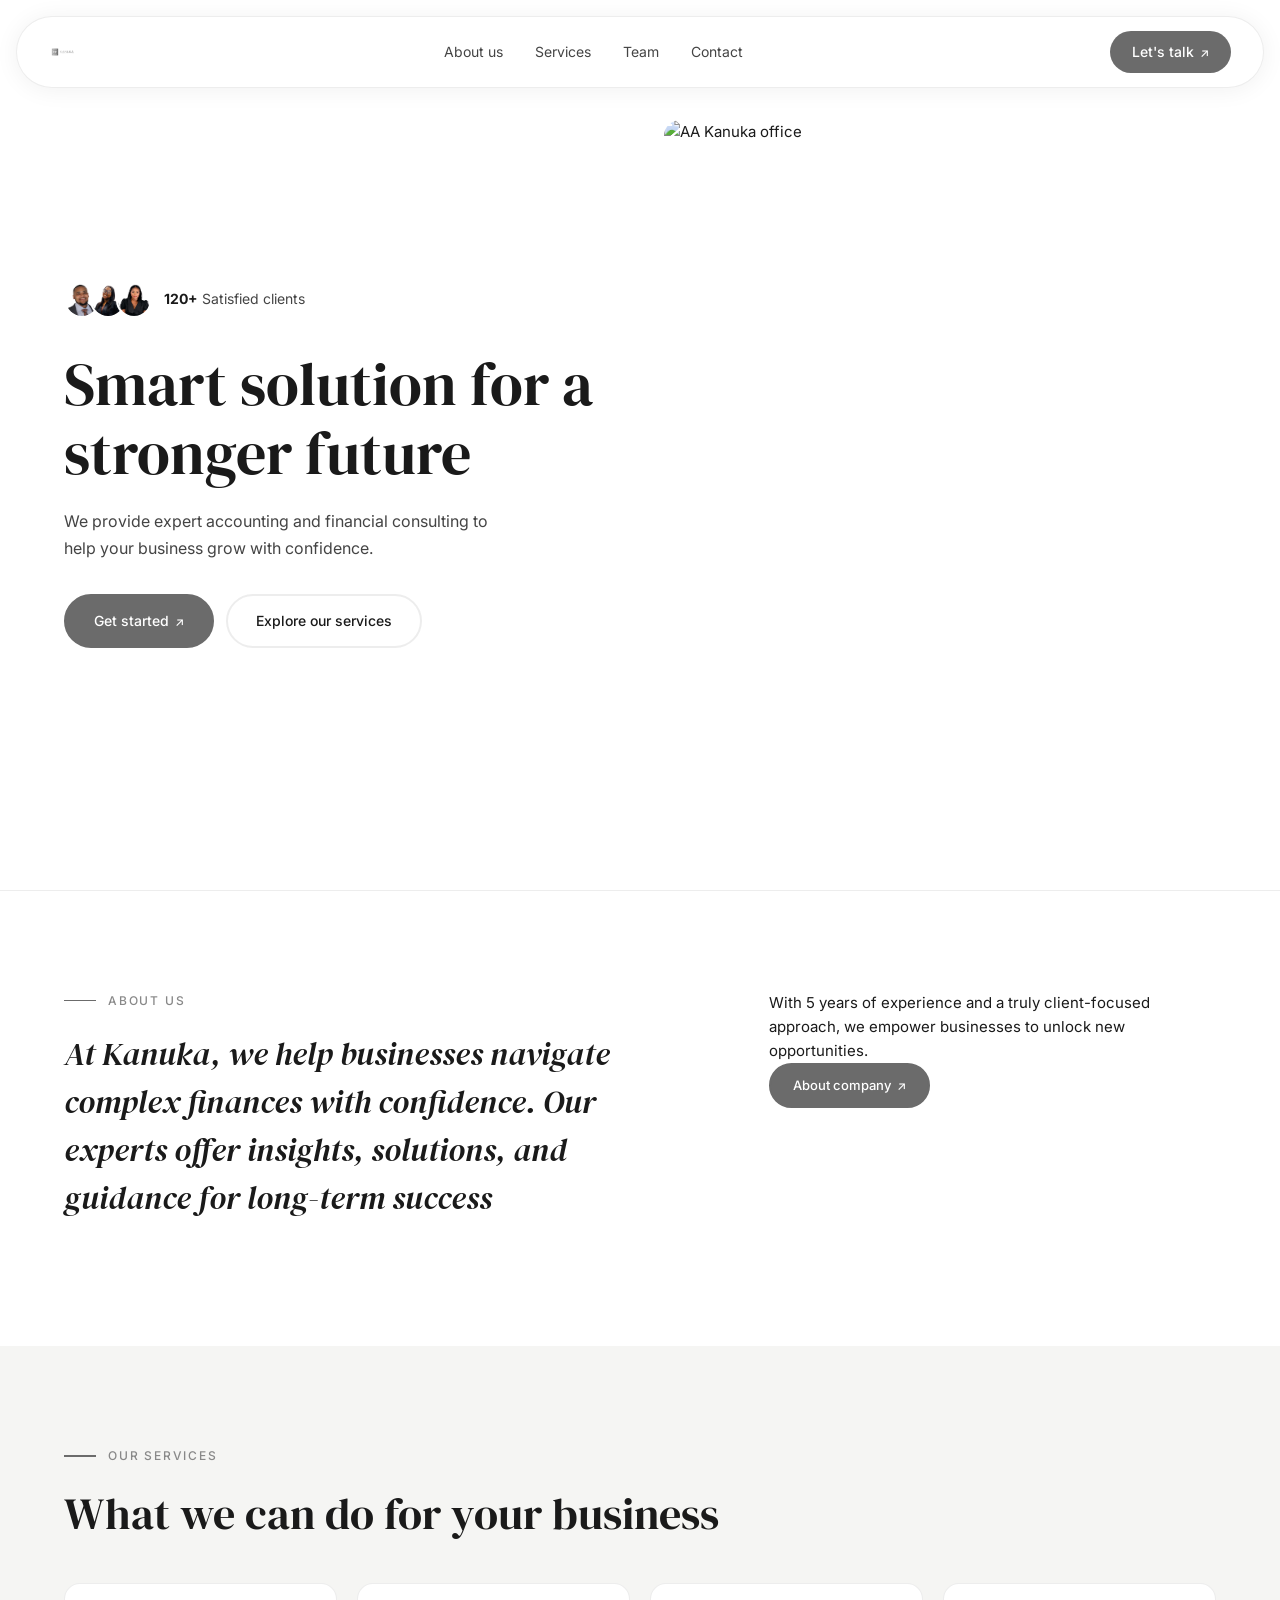
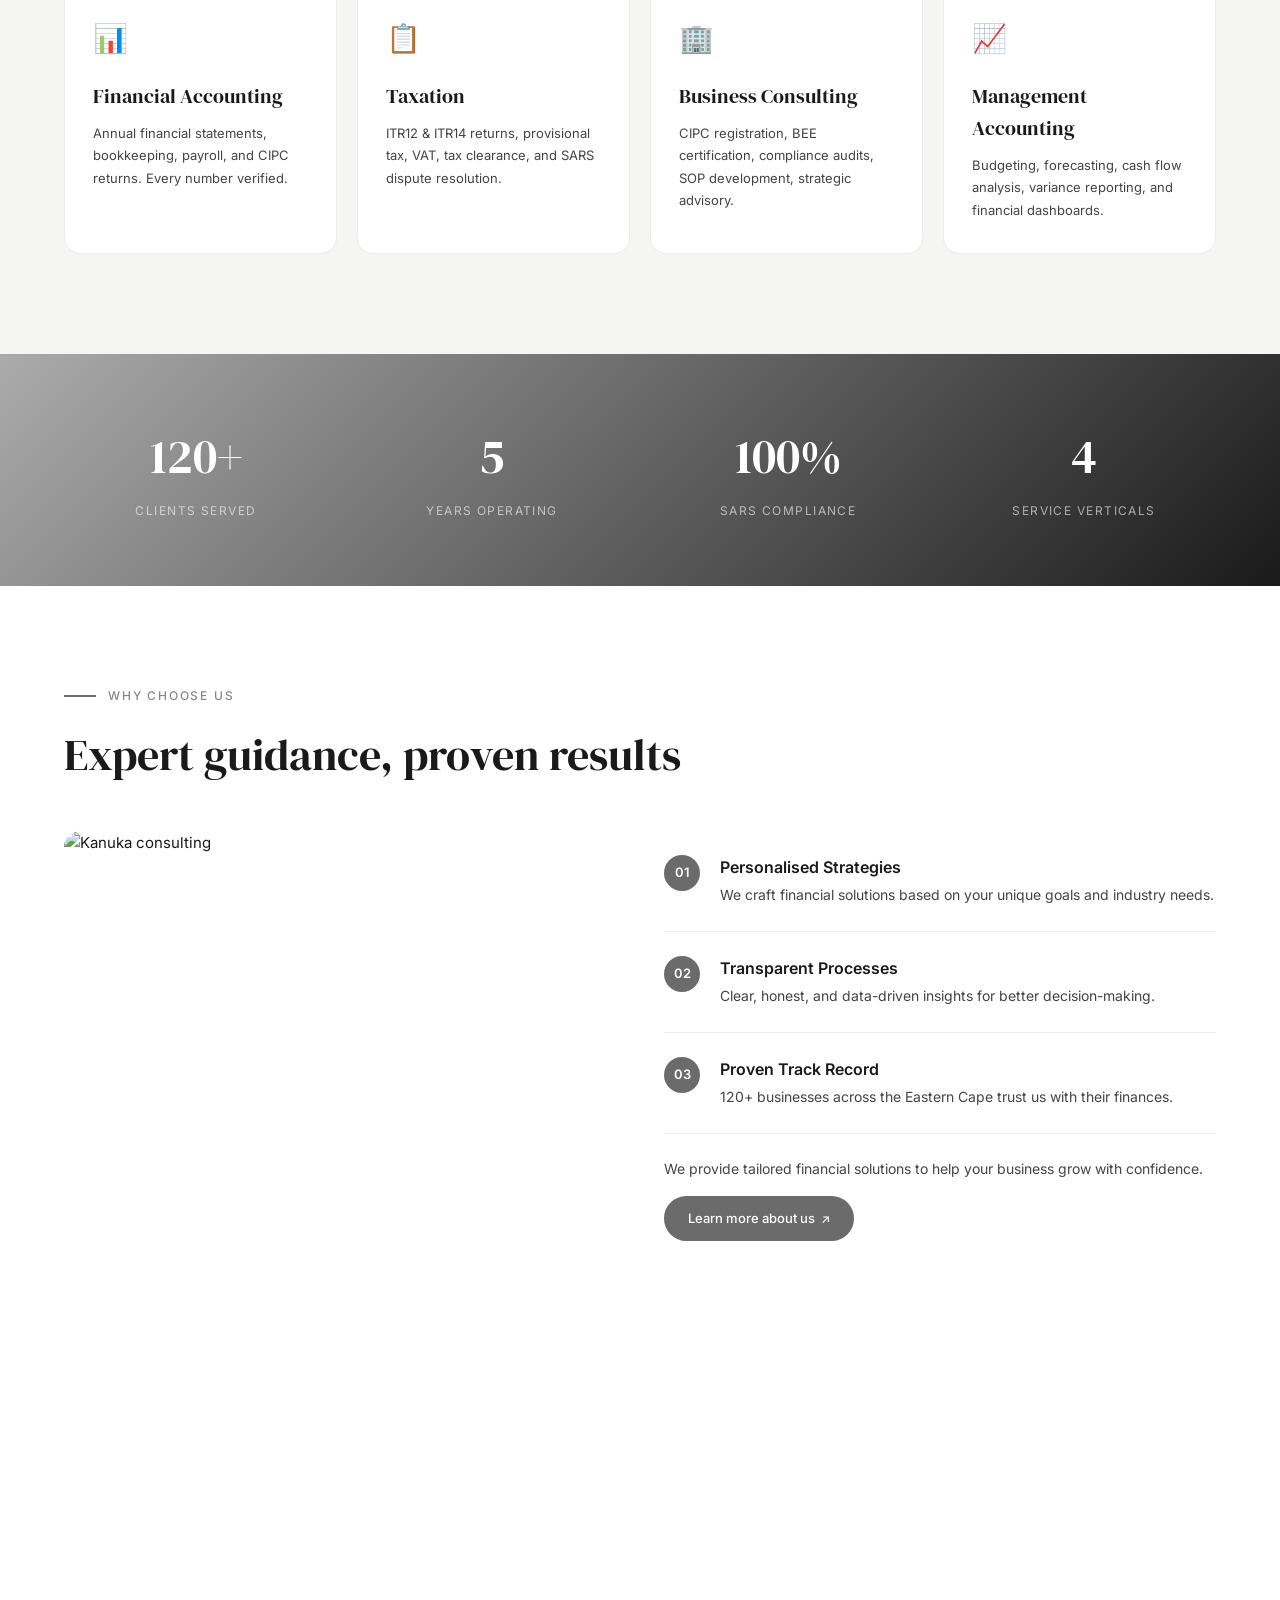
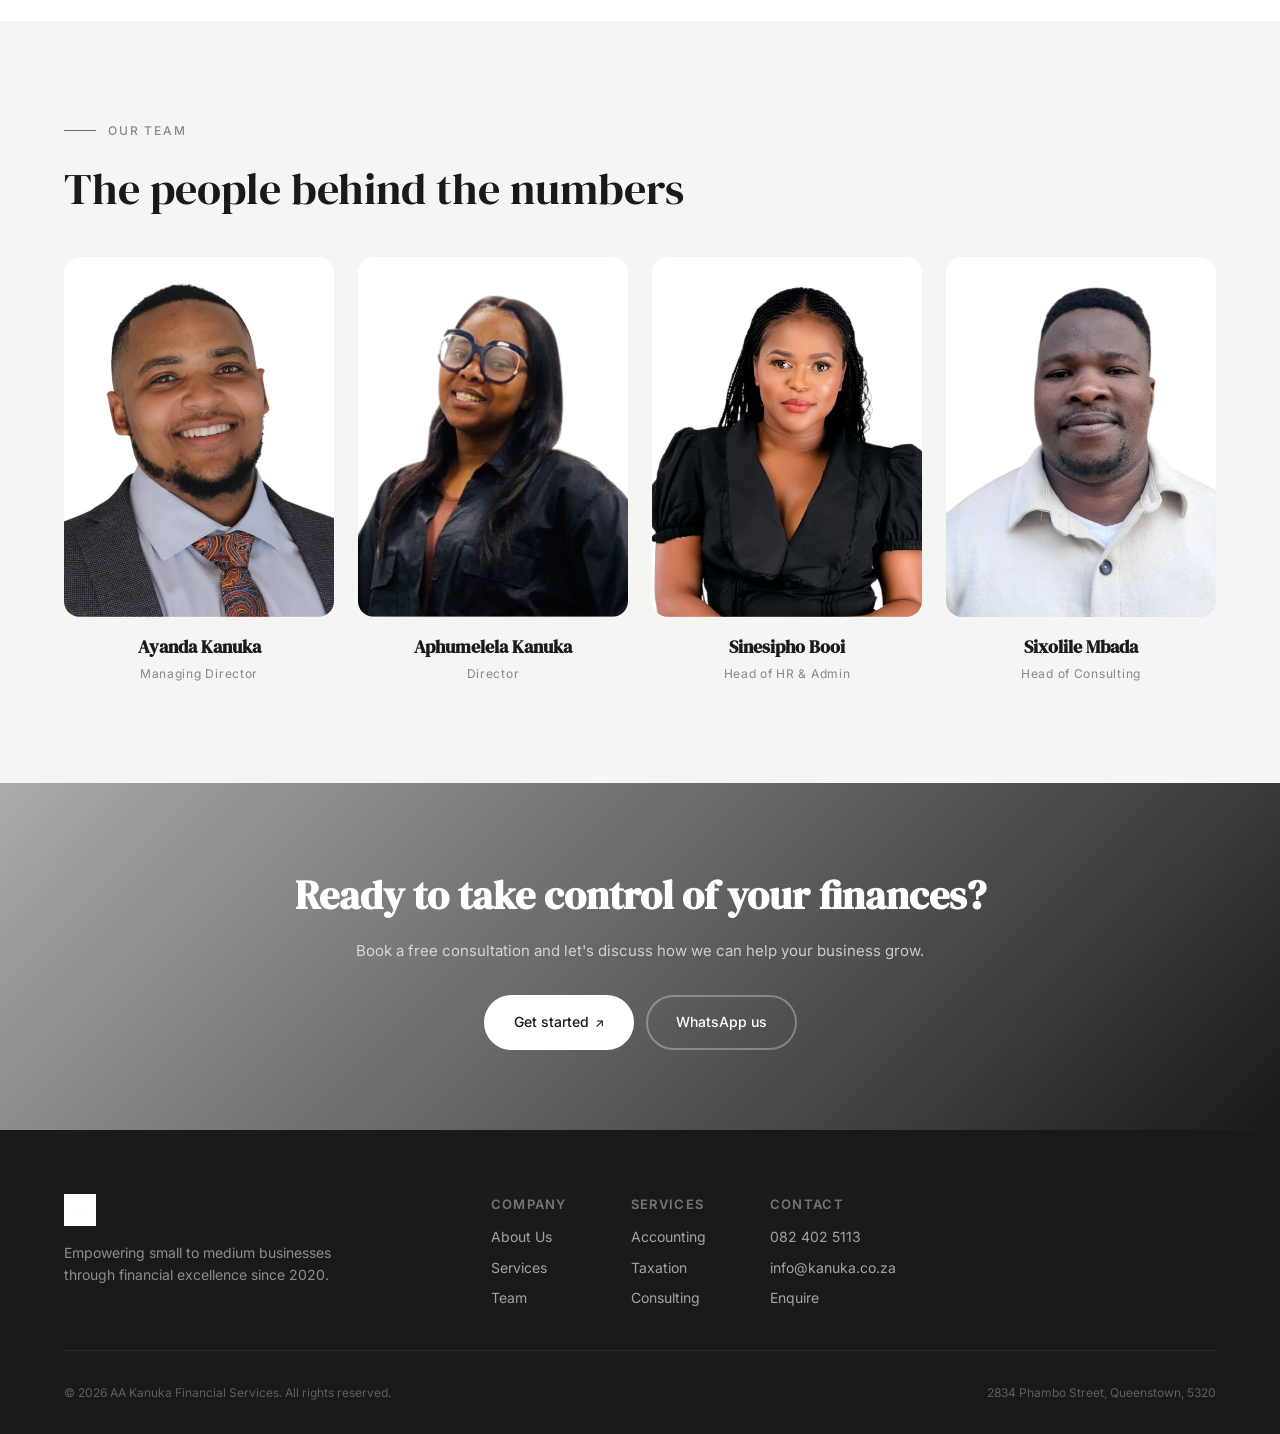
==== index.html @ da1391f6 "Update index.html" ====
<!DOCTYPE html>
<html lang="en">
<head>
<meta charset="UTF-8">
<meta name="viewport" content="width=device-width, initial-scale=1.0">
<title>AA Kanuka Financial Services — Smart Solutions for a Stronger Future</title>
<meta name="description" content="Expert accounting, taxation, and financial consulting for SMEs. Based in Queenstown, Eastern Cape. 120+ clients served.">
<link rel="preconnect" href="https://fonts.googleapis.com">
<link rel="preconnect" href="https://fonts.gstatic.com" crossorigin>
<link href="https://fonts.googleapis.com/css2?family=DM+Serif+Display:ital@0;1&family=Inter:wght@300;400;500;600&display=swap" rel="stylesheet">
<link rel="stylesheet" href="styles.css">
</head>
<body>

<!-- NAV -->
<header class="nav">
  <div class="nav-inner">
    <a href="index.html" class="nav-logo"><img src="logo-horizontal.png" alt="Kanuka Financial" class="logo-img"></a>
    <nav class="nav-links">
      <a href="about.html">About us</a>
      <a href="services.html">Services</a>
      <a href="index.html#team">Team</a>
      <a href="contact.html">Contact</a>
    </nav>
    <a href="contact.html" class="nav-cta">Let's talk <span>↗</span></a>
    <button class="nav-toggle" id="navToggle" aria-label="Menu"><span></span><span></span><span></span></button>
  </div>
</header>

<main>

  <!-- HERO -->
  <section class="hero">
    <div class="hero-inner">
      <div class="hero-text">
        <div class="hero-badge">
          <div class="avatar-stack">
            <img src="ayanda-kanuka.jpg" alt="">
            <img src="aphumelela-kanuka.jpg" alt="">
            <img src="sinesipho-booi.jpg" alt="">
          </div>
          <span><strong>120+</strong> Satisfied clients</span>
        </div>
        <h1 class="hero-title">Smart solution for a stronger future</h1>
        <p class="hero-sub">We provide expert accounting and financial consulting to help your business grow with confidence.</p>
        <div class="hero-actions">
          <a href="contact.html" class="btn btn--filled">Get started <span>↗</span></a>
          <a href="services.html" class="btn btn--outline">Explore our services</a>
        </div>
      </div>
      <div class="hero-img">
        <img src="https://images.unsplash.com/photo-1497366216548-37526070297c?w=900&q=80&fit=crop" alt="AA Kanuka office" class="hero-photo">
      </div>
    </div>
  </section>

  <!-- ABOUT PREVIEW -->
  <section class="about-preview">
    <div class="about-preview-inner">
      <div class="about-preview-left">
        <span class="dash-label">About Us</span>
        <h2 class="section-title">At Kanuka, we help businesses navigate complex finances with confidence. Our experts offer insights, solutions, and guidance for long-term success</h2>
      </div>
      <div class="about-preview-right">
        <p>With 5 years of experience and a truly client-focused approach, we empower businesses to unlock new opportunities.</p>
        <a href="about.html" class="btn btn--filled btn--sm">About company <span>↗</span></a>
      </div>
    </div>
  </section>

  <!-- SERVICES PREVIEW -->
  <section class="services-preview" id="services">
    <div class="services-preview-inner">
      <span class="dash-label">Our Services</span>
      <h2 class="section-title">What we can do for your business</h2>
      <div class="svc-grid">
        <a href="services.html" class="svc-card">
          <div class="svc-icon">📊</div>
          <h3>Financial Accounting</h3>
          <p>Annual financial statements, bookkeeping, payroll, and CIPC returns. Every number verified.</p>
          <span class="svc-arrow">↗</span>
        </a>
        <a href="services.html" class="svc-card">
          <div class="svc-icon">📋</div>
          <h3>Taxation</h3>
          <p>ITR12 & ITR14 returns, provisional tax, VAT, tax clearance, and SARS dispute resolution.</p>
          <span class="svc-arrow">↗</span>
        </a>
        <a href="services.html" class="svc-card">
          <div class="svc-icon">🏢</div>
          <h3>Business Consulting</h3>
          <p>CIPC registration, BEE certification, compliance audits, SOP development, strategic advisory.</p>
          <span class="svc-arrow">↗</span>
        </a>
        <a href="services.html" class="svc-card">
          <div class="svc-icon">📈</div>
          <h3>Management Accounting</h3>
          <p>Budgeting, forecasting, cash flow analysis, variance reporting, and financial dashboards.</p>
          <span class="svc-arrow">↗</span>
        </a>
      </div>
    </div>
  </section>

  <!-- STATS BAND -->
  <section class="stats-band">
    <div class="stats-inner">
      <div class="stat"><span class="stat-num">120+</span><span class="stat-label">Clients Served</span></div>
      <div class="stat"><span class="stat-num">5</span><span class="stat-label">Years Operating</span></div>
      <div class="stat"><span class="stat-num">100%</span><span class="stat-label">SARS Compliance</span></div>
      <div class="stat"><span class="stat-num">4</span><span class="stat-label">Service Verticals</span></div>
    </div>
  </section>

  <!-- WHY CHOOSE US -->
  <section class="why" id="why">
    <div class="why-inner">
      <div class="why-header">
        <span class="dash-label">Why Choose Us</span>
        <h2 class="section-title">Expert guidance, proven results</h2>
      </div>
      <div class="why-content">
        <div class="why-img"><img src="https://images.unsplash.com/photo-1454165804606-c3d57bc86b40?w=800&q=80&fit=crop" alt="Kanuka consulting" loading="lazy"></div>
        <div class="why-list">
          <div class="why-item">
            <span class="why-num">01</span>
            <div><h4>Personalised Strategies</h4><p>We craft financial solutions based on your unique goals and industry needs.</p></div>
          </div>
          <div class="why-item">
            <span class="why-num">02</span>
            <div><h4>Transparent Processes</h4><p>Clear, honest, and data-driven insights for better decision-making.</p></div>
          </div>
          <div class="why-item">
            <span class="why-num">03</span>
            <div><h4>Proven Track Record</h4><p>120+ businesses across the Eastern Cape trust us with their finances.</p></div>
          </div>
          <div class="why-footer">
            <p>We provide tailored financial solutions to help your business grow with confidence.</p>
            <a href="about.html" class="btn btn--filled btn--sm">Learn more about us <span>↗</span></a>
          </div>
        </div>
      </div>
    </div>
  </section>

  <!-- TEAM -->
  <section class="team" id="team">
    <div class="team-inner">
      <span class="dash-label">Our Team</span>
      <h2 class="section-title">The people behind the numbers</h2>
      <div class="team-grid">
        <div class="team-card">
          <div class="team-portrait"><img src="ayanda-kanuka.jpg" alt="Ayanda Kanuka" loading="lazy"></div>
          <h3>Ayanda Kanuka</h3>
          <p>Managing Director</p>
        </div>
        <div class="team-card">
          <div class="team-portrait"><img src="aphumelela-kanuka.jpg" alt="Aphumelela Kanuka" loading="lazy"></div>
          <h3>Aphumelela Kanuka</h3>
          <p>Director</p>
        </div>
        <div class="team-card">
          <div class="team-portrait"><img src="sinesipho-booi.jpg" alt="Sinesipho Booi" loading="lazy"></div>
          <h3>Sinesipho Booi</h3>
          <p>Head of HR & Admin</p>
        </div>
        <div class="team-card">
          <div class="team-portrait"><img src="sixolile-mbada.jpg" alt="Sixolile Mbada" loading="lazy"></div>
          <h3>Sixolile Mbada</h3>
          <p>Head of Consulting</p>
        </div>
      </div>
    </div>
  </section>

  <!-- CTA -->
  <section class="cta-band">
    <div class="cta-inner">
      <h2>Ready to take control of your finances?</h2>
      <p>Book a free consultation and let's discuss how we can help your business grow.</p>
      <div class="cta-actions">
        <a href="contact.html" class="btn btn--white">Get started <span>↗</span></a>
        <a href="https://wa.me/27824025113" class="btn btn--outline-white" target="_blank">WhatsApp us</a>
      </div>
    </div>
  </section>

</main>

<!-- FOOTER -->
<footer class="footer">
  <div class="footer-inner">
    <div class="footer-top">
      <div class="footer-brand">
        <img src="logo-white.png" alt="Kanuka Financial" class="footer-logo">
        <p>Empowering small to medium businesses through financial excellence since 2020.</p>
      </div>
      <div class="footer-links-grid">
        <div><h4>Company</h4><a href="about.html">About Us</a><a href="services.html">Services</a><a href="index.html#team">Team</a></div>
        <div><h4>Services</h4><a href="services.html">Accounting</a><a href="services.html">Taxation</a><a href="services.html">Consulting</a></div>
        <div><h4>Contact</h4><a href="tel:+27824025113">082 402 5113</a><a href="mailto:info@kanuka.co.za">info@kanuka.co.za</a><a href="contact.html">Enquire</a></div>
      </div>
    </div>
    <div class="footer-bottom">
      <p>&copy; 2026 AA Kanuka Financial Services. All rights reserved.</p>
      <p>2834 Phambo Street, Queenstown, 5320</p>
    </div>
  </div>
</footer>

<script src="https://cdnjs.cloudflare.com/ajax/libs/gsap/3.12.5/gsap.min.js"></script>
<script src="https://cdnjs.cloudflare.com/ajax/libs/gsap/3.12.5/ScrollTrigger.min.js"></script>
<script src="script.js"></script>
</body>
</html>
---- styles.css ----
:root{--bg:#FFFFFF;--bg-alt:#F5F5F3;--dark:#1A1A1A;--accent:#6B6B6B;--accent-hover:#4A4A4A;--border:rgba(26,26,26,.08);--text:#444;--text-dim:#888;--font-display:'DM Serif Display',serif;--font-body:'Inter',sans-serif;--ease:cubic-bezier(.16,1,.3,1);--radius:100px}
*,*::before,*::after{box-sizing:border-box;margin:0;padding:0}body{background:var(--bg);color:var(--dark);font-family:var(--font-body);font-size:15px;font-weight:400;line-height:1.6;-webkit-font-smoothing:antialiased;overflow-x:hidden}a{color:inherit;text-decoration:none}img{max-width:100%;display:block}button{font:inherit;cursor:pointer;background:none;border:none;color:inherit}

/* NAV */
.nav{position:fixed;top:16px;left:50%;transform:translateX(-50%);z-index:200;width:calc(100% - 32px);max-width:1300px;background:var(--bg);border-radius:var(--radius);padding:14px 32px;box-shadow:0 2px 24px rgba(0,0,0,.06);border:1px solid var(--border)}
.nav-inner{display:flex;align-items:center;justify-content:space-between}.logo-img{height:28px;width:auto}
.nav-links{display:flex;gap:32px}.nav-links a{font-size:14px;color:var(--text);transition:color .2s}.nav-links a:hover,.nav-links a.is-active{color:var(--dark);font-weight:500}
.nav-cta{display:inline-flex;align-items:center;gap:6px;padding:10px 22px;background:var(--accent);color:#fff;font-size:14px;font-weight:500;border-radius:var(--radius);transition:background .25s}.nav-cta:hover{background:var(--accent-hover)}.nav-cta span{font-size:12px}
.nav-toggle{display:none;flex-direction:column;gap:5px;width:22px}.nav-toggle span{height:2px;background:var(--dark);display:block;border-radius:2px}

/* BUTTONS */
.btn{display:inline-flex;align-items:center;gap:6px;padding:14px 28px;font-size:14px;font-weight:500;border-radius:var(--radius);transition:all .25s;cursor:pointer}
.btn span{font-size:12px}
.btn--filled{background:var(--accent);color:#fff;border:2px solid var(--accent)}.btn--filled:hover{background:var(--accent-hover);border-color:var(--accent-hover)}
.btn--outline{background:transparent;color:var(--dark);border:2px solid var(--border)}.btn--outline:hover{border-color:var(--dark)}
.btn--white{background:#fff;color:var(--dark);border:2px solid #fff}.btn--white:hover{background:transparent;color:#fff}
.btn--outline-white{background:transparent;color:#fff;border:2px solid rgba(255,255,255,.3)}.btn--outline-white:hover{border-color:#fff}
.btn--whatsapp{background:#25D366;color:#fff;border:none;gap:10px;font-weight:500}.btn--whatsapp:hover{filter:brightness(1.1)}
.btn--sm{padding:10px 22px;font-size:13px}
.btn--full{width:100%;justify-content:center}

/* LABELS */
.dash-label{display:flex;align-items:center;gap:12px;font-size:12px;font-weight:500;letter-spacing:.15em;text-transform:uppercase;color:var(--text-dim);margin-bottom:20px}
.dash-label::before{content:'';width:32px;height:1.5px;background:var(--accent);display:block}
.section-title{font-family:var(--font-display);font-weight:400;font-size:clamp(28px,3.5vw,44px);line-height:1.3;margin-bottom:24px}

/* HERO */
.hero{padding:120px 64px 80px;overflow:hidden}
.hero-inner{max-width:1300px;margin:0 auto;display:grid;grid-template-columns:1fr 1fr;gap:48px;align-items:center}
.hero-badge{display:flex;align-items:center;gap:12px;margin-bottom:32px}
.avatar-stack{display:flex}.avatar-stack img{width:36px;height:36px;border-radius:50%;object-fit:cover;border:2px solid #fff;margin-left:-10px}.avatar-stack img:first-child{margin-left:0}
.hero-badge span{font-size:14px;color:var(--text)}.hero-badge strong{color:var(--dark)}
.hero-title{font-family:var(--font-display);font-weight:400;font-size:clamp(36px,5vw,60px);line-height:1.15;margin-bottom:20px}
.hero-sub{font-size:16px;color:var(--text);line-height:1.7;max-width:440px;margin-bottom:32px}
.hero-actions{display:flex;gap:12px;flex-wrap:wrap}
.hero-img{position:relative;border-radius:16px;overflow:hidden;aspect-ratio:4/5}
.hero-photo{width:100%;height:100%;object-fit:cover}

/* ABOUT PREVIEW */
.about-preview{padding:100px 64px;border-top:1px solid var(--border)}.about-preview-inner{max-width:1300px;margin:0 auto;display:grid;grid-template-columns:1.4fr 1fr;gap:80px;align-items:start}
.about-preview-left .section-title{font-size:clamp(22px,2.5vw,32px);line-height:1.5;font-style:italic}

/* SERVICE CARDS */
.services-preview{padding:100px 64px;background:var(--bg-alt)}.services-preview-inner{max-width:1300px;margin:0 auto}
.svc-grid{display:grid;grid-template-columns:repeat(4,1fr);gap:20px;margin-top:40px}
.svc-card{display:flex;flex-direction:column;padding:32px 28px;background:var(--bg);border-radius:16px;border:1px solid var(--border);transition:border-color .25s,box-shadow .25s;text-decoration:none;color:inherit;position:relative}
.svc-card:hover{border-color:var(--accent);box-shadow:0 8px 32px rgba(45,122,122,.08)}
.svc-icon{font-size:28px;margin-bottom:20px}.svc-card h3{font-family:var(--font-display);font-size:20px;font-weight:400;margin-bottom:10px}.svc-card p{font-size:13px;color:var(--text);line-height:1.7;flex:1}
.svc-arrow{position:absolute;top:28px;right:28px;font-size:16px;color:var(--accent);opacity:0;transition:opacity .25s}.svc-card:hover .svc-arrow{opacity:1}

/* STATS */
.stats-band{padding:64px;background:linear-gradient(135deg,#ABABAB,var(--dark))}
.stats-inner{max-width:1300px;margin:0 auto;display:grid;grid-template-columns:repeat(4,1fr);gap:32px;text-align:center;color:#fff}
.stat-num{font-family:var(--font-display);font-size:clamp(32px,4vw,48px);display:block;margin-bottom:4px}
.stat-label{font-size:12px;letter-spacing:.12em;text-transform:uppercase;color:rgba(255,255,255,.6)}

/* WHY */
.why{padding:100px 64px}.why-inner{max-width:1300px;margin:0 auto}.why-header{margin-bottom:48px}
.why-content{display:grid;grid-template-columns:1fr 1fr;gap:48px;align-items:start}
.why-img{border-radius:16px;overflow:hidden;aspect-ratio:4/5}.why-img img{width:100%;height:100%;object-fit:cover}
.why-item{display:flex;gap:20px;padding:24px 0;border-bottom:1px solid var(--border)}
.why-num{width:36px;height:36px;border-radius:50%;background:var(--accent);color:#fff;display:flex;align-items:center;justify-content:center;font-size:13px;font-weight:600;flex-shrink:0}
.why-item h4{font-size:16px;font-weight:600;margin-bottom:4px}.why-item p{font-size:14px;color:var(--text);line-height:1.6}
.why-footer{padding-top:24px}.why-footer p{font-size:14px;color:var(--text);margin-bottom:16px}

/* TEAM */
.team{padding:100px 64px;background:var(--bg-alt)}.team-inner{max-width:1300px;margin:0 auto}
.team-grid{display:grid;grid-template-columns:repeat(4,1fr);gap:24px;margin-top:40px}
.team-card{text-align:center}.team-portrait{overflow:hidden;aspect-ratio:3/4;border-radius:16px;margin-bottom:16px}
.team-portrait img{width:100%;height:100%;object-fit:cover;transition:transform .5s var(--ease)}.team-card:hover .team-portrait img{transform:scale(1.04)}
.team-card h3{font-family:var(--font-display);font-size:18px;margin-bottom:2px}.team-card p{font-size:12px;color:var(--text-dim);letter-spacing:.06em}

/* CTA BAND */
.cta-band{padding:80px 64px;background:linear-gradient(135deg,#ABABAB,var(--dark));text-align:center;color:#fff}
.cta-inner{max-width:700px;margin:0 auto}.cta-inner h2{font-family:var(--font-display);font-size:clamp(28px,3.5vw,40px);margin-bottom:12px}.cta-inner p{font-size:15px;color:rgba(255,255,255,.7);margin-bottom:32px}
.cta-actions{display:flex;gap:12px;justify-content:center}

/* FOOTER */
.footer{background:var(--dark);color:#fff;padding:0}.footer-inner{max-width:1300px;margin:0 auto;padding:64px 64px 32px}
.footer-top{display:grid;grid-template-columns:1fr 2fr;gap:64px;padding-bottom:40px;border-bottom:1px solid rgba(255,255,255,.08);margin-bottom:32px}
.footer-logo{height:32px;margin-bottom:16px}.footer-brand p{font-size:14px;color:rgba(255,255,255,.5);line-height:1.6;max-width:280px}
.footer-links-grid{display:flex;gap:64px}.footer-links-grid div{display:flex;flex-direction:column;gap:8px}
.footer-links-grid h4{font-size:13px;font-weight:600;margin-bottom:4px;color:rgba(255,255,255,.4);text-transform:uppercase;letter-spacing:.1em}
.footer-links-grid a{font-size:14px;color:rgba(255,255,255,.6);transition:color .2s}.footer-links-grid a:hover{color:#fff}
.footer-bottom{display:flex;justify-content:space-between;font-size:12px;color:rgba(255,255,255,.3)}

/* PAGE HERO */
.page-hero{padding:140px 64px 80px;border-bottom:1px solid var(--border)}
.page-hero-inner{max-width:900px}.page-hero-title{font-family:var(--font-display);font-size:clamp(32px,5vw,56px);line-height:1.2;margin-bottom:16px}
.page-hero-sub{font-size:16px;color:var(--text);max-width:500px}

/* ABOUT FULL */
.about-full{padding:80px 64px}.about-full-inner{max-width:1300px;margin:0 auto;display:grid;grid-template-columns:1fr 1.2fr;gap:64px;align-items:center}
.about-full-img{border-radius:16px;overflow:hidden;aspect-ratio:4/5}.about-full-img img{width:100%;height:100%;object-fit:cover}
.about-full-text h2{font-family:var(--font-display);font-size:28px;margin-bottom:20px}.about-full-text p{font-size:15px;color:var(--text);line-height:1.85;margin-bottom:16px}

/* VALUES */
.values{padding:80px 64px;background:var(--bg-alt)}.values-inner{max-width:1300px;margin:0 auto}
.values-grid{display:grid;grid-template-columns:repeat(3,1fr);gap:24px;margin-top:32px}
.value-card{padding:40px 32px;background:var(--bg);border-radius:16px;border:1px solid var(--border)}
.value-num{font-size:12px;color:var(--accent);font-weight:600;letter-spacing:.1em;margin-bottom:16px;display:block}
.value-card h3{font-family:var(--font-display);font-size:22px;margin-bottom:10px}.value-card p{font-size:14px;color:var(--text);line-height:1.7}

/* SERVICES FULL */
.services-full{padding:80px 64px}.services-full-inner{max-width:1100px;margin:0 auto}
.sf-card{display:grid;grid-template-columns:1fr 1.5fr;gap:48px;padding:48px 0;border-bottom:1px solid var(--border)}
.sf-num{font-size:14px;font-weight:600;color:var(--accent);display:block;margin-bottom:12px}
.sf-card h2{font-family:var(--font-display);font-size:24px}.sf-right p{font-size:15px;color:var(--text);line-height:1.8;margin-bottom:20px}
.sf-list{list-style:none;display:flex;flex-direction:column;gap:8px}.sf-list li{font-size:14px;color:var(--text);padding-left:20px;position:relative}
.sf-list li::before{content:'✓';position:absolute;left:0;color:var(--accent);font-weight:600}

/* CONTACT PAGE */
.contact-page{padding:80px 64px}.contact-page-inner{max-width:1100px;margin:0 auto;display:grid;grid-template-columns:1fr 1.5fr;gap:64px}
.ci-item{margin-bottom:28px}.ci-item h4{font-size:12px;font-weight:600;letter-spacing:.12em;text-transform:uppercase;color:var(--text-dim);margin-bottom:8px}
.ci-item p{font-size:15px;color:var(--dark);line-height:1.7}.ci-item a:hover{color:var(--accent)}
.contact-form{display:flex;flex-direction:column;gap:14px}
.form-row{display:grid;grid-template-columns:1fr 1fr;gap:14px}
input,select,textarea{width:100%;padding:16px 20px;font-family:var(--font-body);font-size:14px;border:1px solid var(--border);background:var(--bg);color:var(--dark);outline:none;border-radius:12px;transition:border-color .25s;appearance:none}
input::placeholder,textarea::placeholder{color:var(--text-dim)}input:focus,select:focus,textarea:focus{border-color:var(--accent)}
textarea{resize:none}.form-note{font-size:12px;color:var(--text-dim)}

/* RESPONSIVE */
@media(max-width:1000px){.hero-inner,.about-preview-inner,.why-content,.about-full-inner,.contact-page-inner{grid-template-columns:1fr;gap:40px}.svc-grid{grid-template-columns:repeat(2,1fr)}.stats-inner{grid-template-columns:repeat(2,1fr)}.team-grid{grid-template-columns:repeat(2,1fr)}.footer-top{grid-template-columns:1fr}.sf-card{grid-template-columns:1fr}.values-grid{grid-template-columns:1fr}}
@media(max-width:700px){.nav{top:8px;width:calc(100% - 16px);padding:12px 20px}.nav-links,.nav-cta{display:none}.nav-toggle{display:flex}.hero,.about-preview,.services-preview,.why,.team,.cta-band,.page-hero,.about-full,.values,.services-full,.contact-page{padding-left:24px!important;padding-right:24px!important}.hero{padding-top:100px}.svc-grid{grid-template-columns:1fr}.stats-inner{grid-template-columns:1fr}.form-row{grid-template-columns:1fr}.hero-img{aspect-ratio:16/10}.footer-inner{padding:48px 24px 24px}.footer-links-grid{flex-direction:column;gap:24px}}
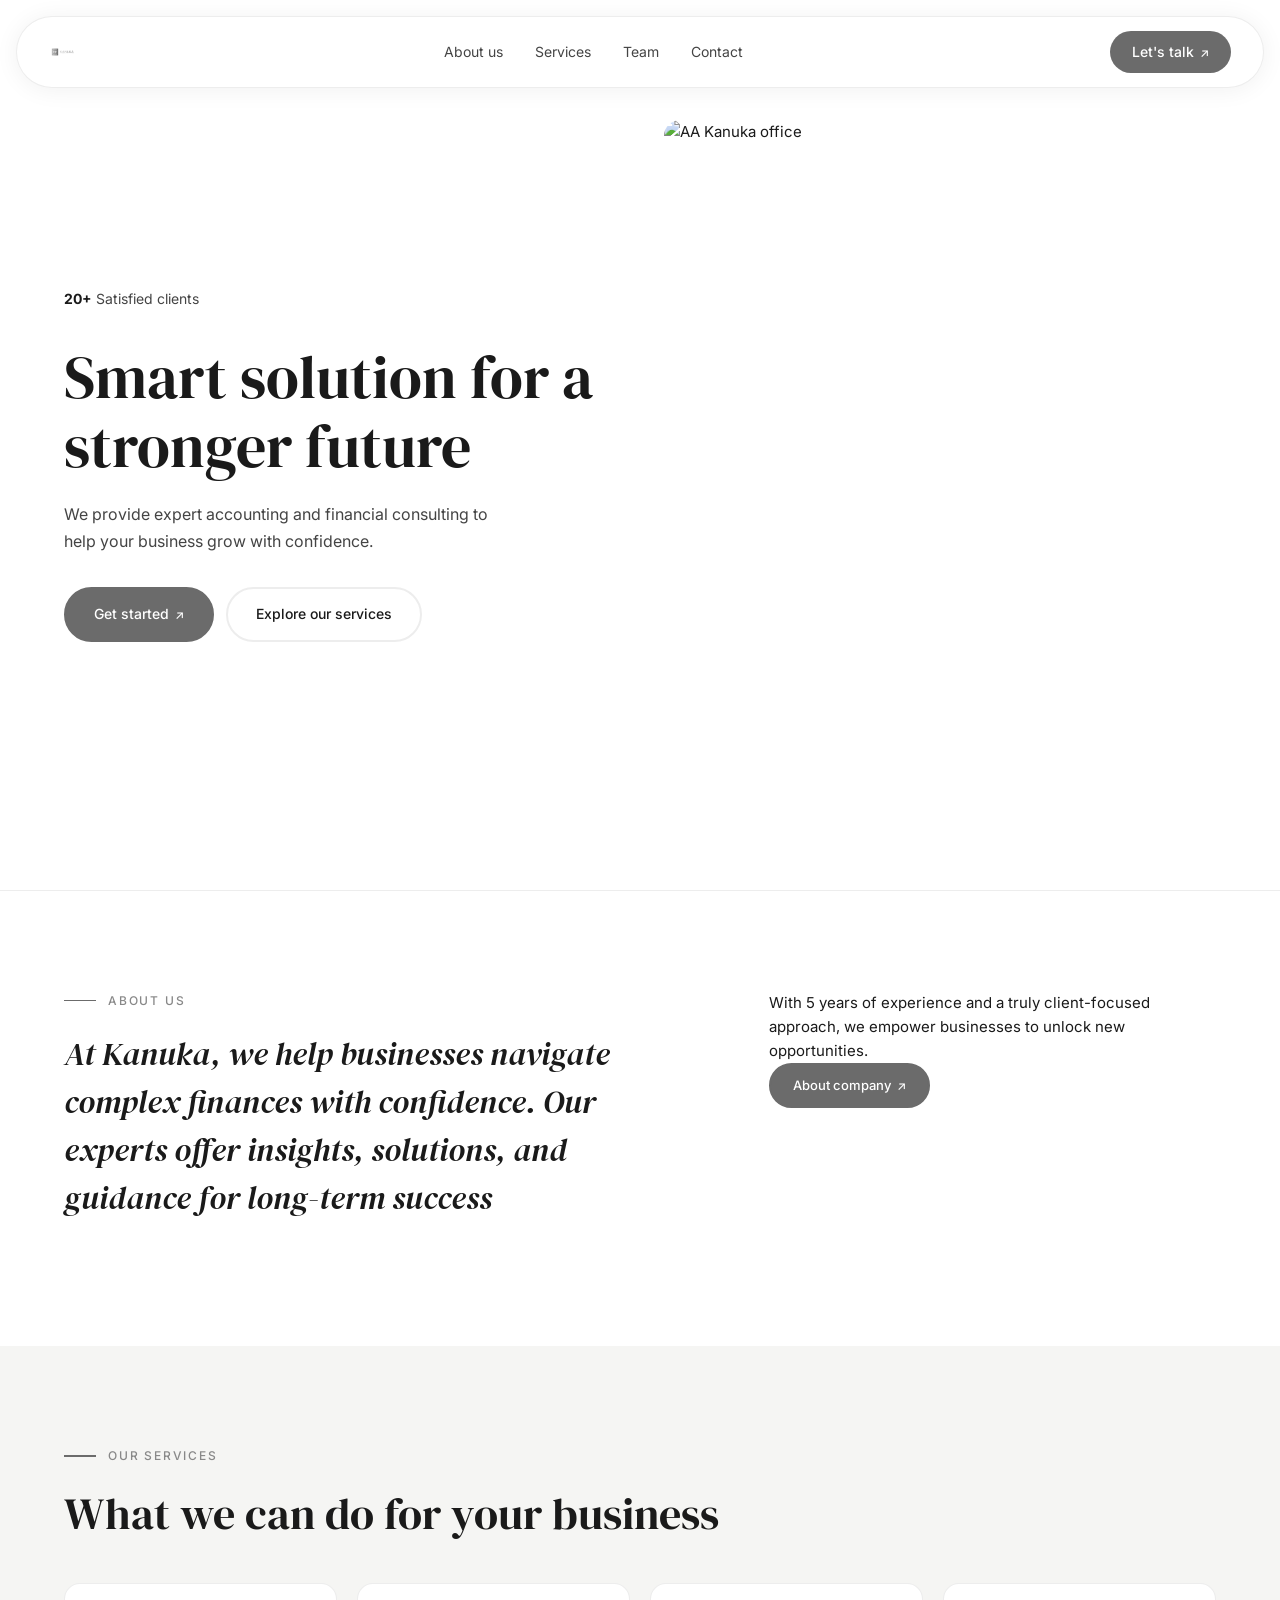
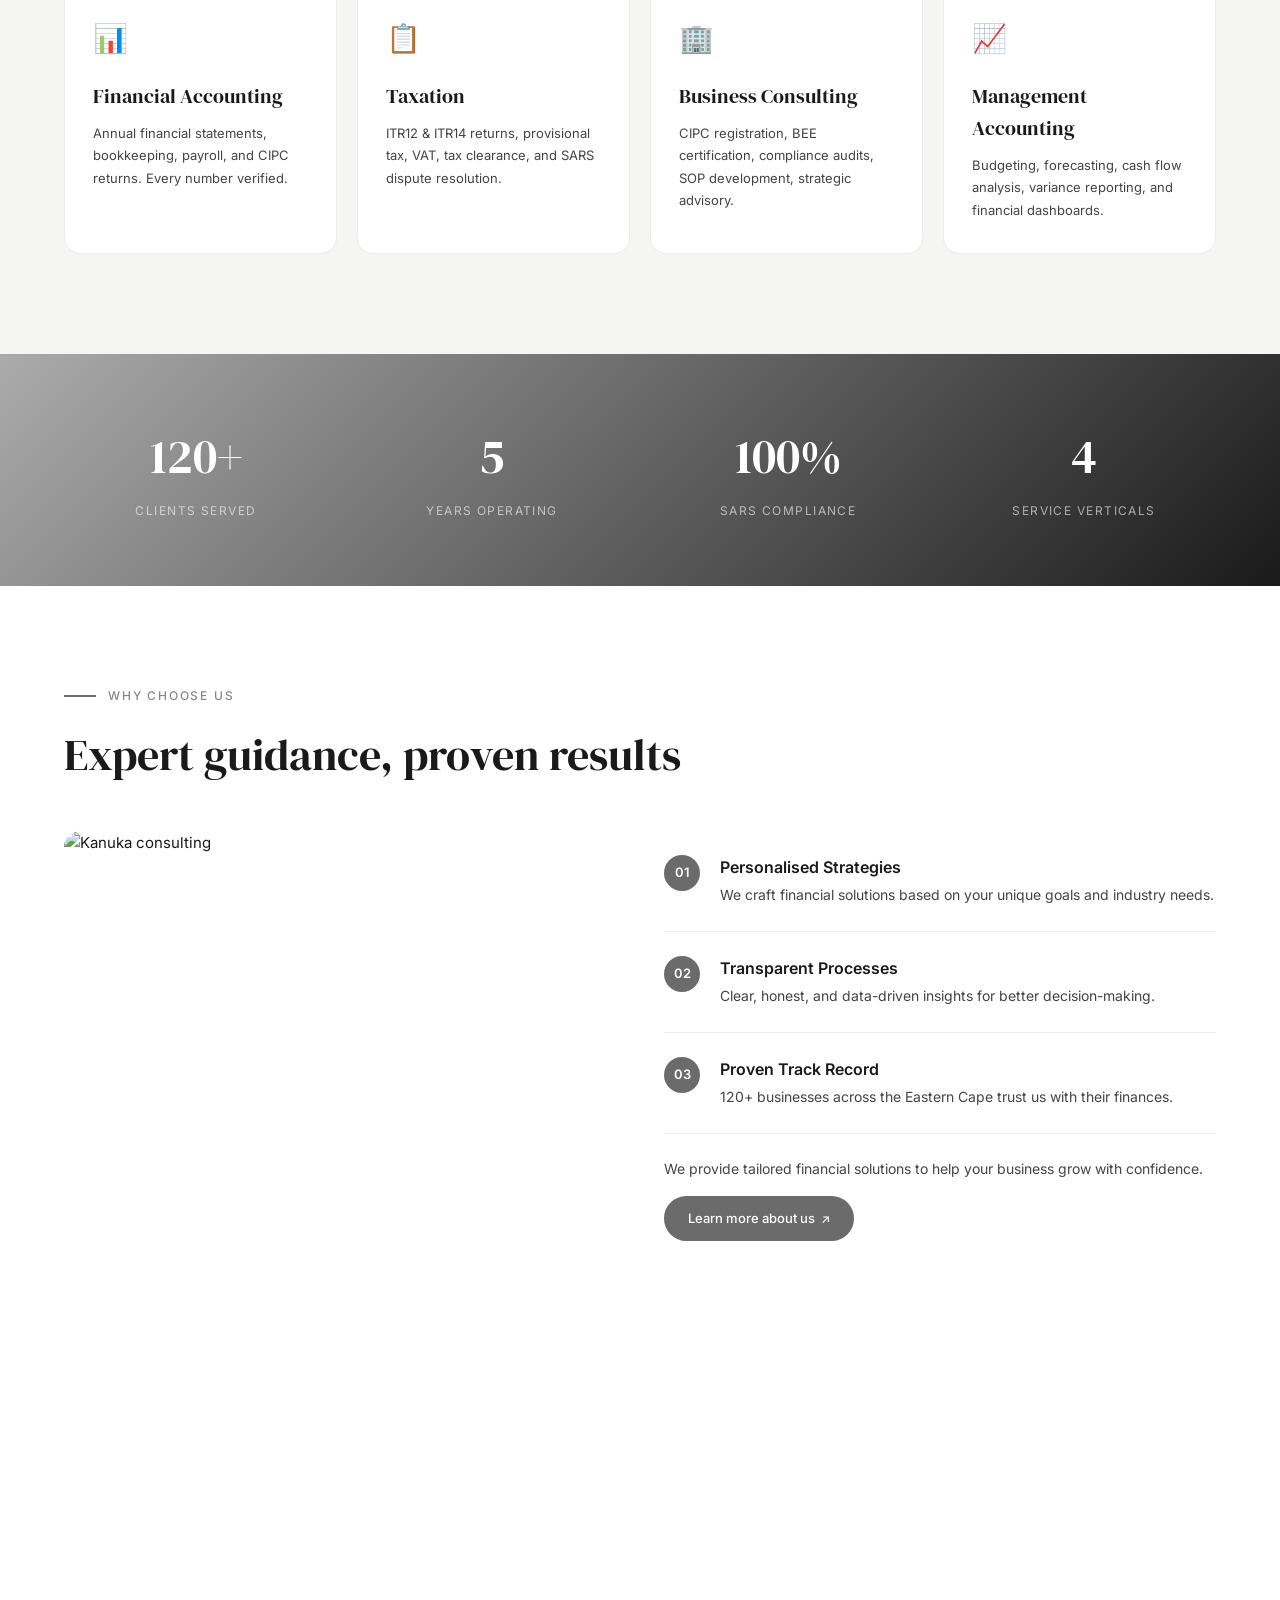
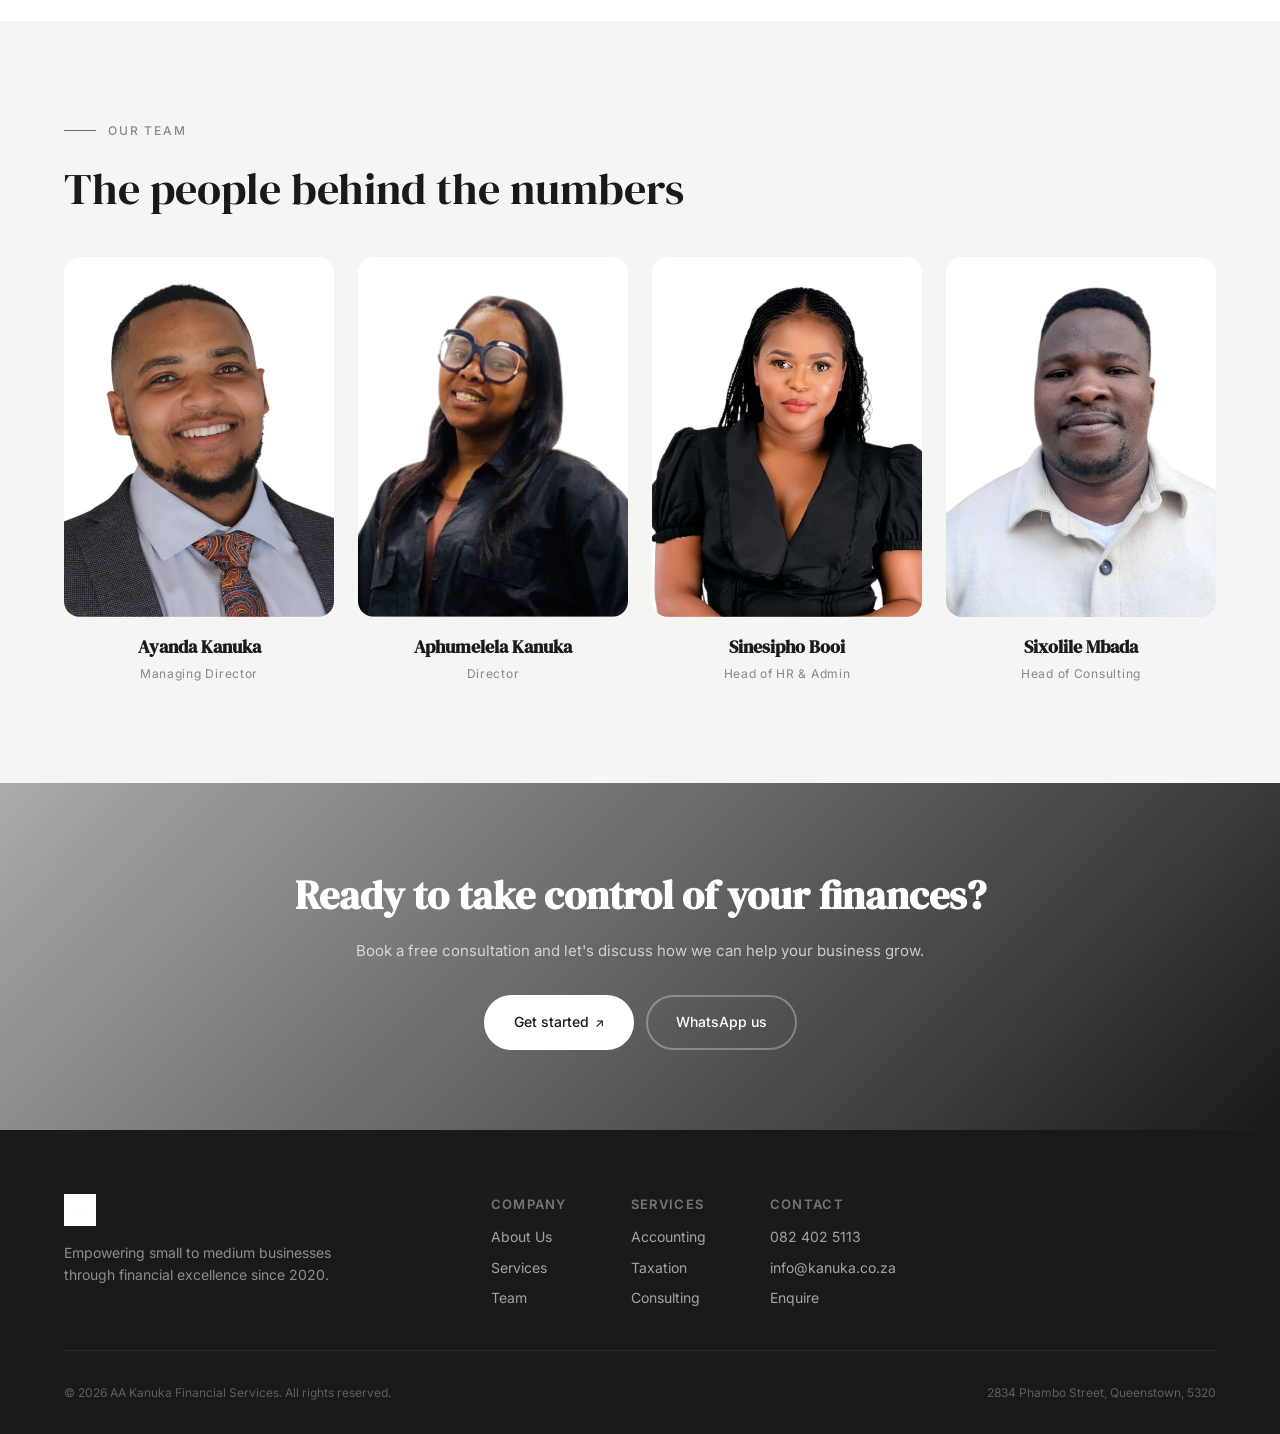
==== commit 95456b7c: "Update index.html" ====
--- a/index.html
+++ b/index.html
@@ -34,12 +34,7 @@
     <div class="hero-inner">
       <div class="hero-text">
         <div class="hero-badge">
-          <div class="avatar-stack">
-            <img src="ayanda-kanuka.jpg" alt="">
-            <img src="aphumelela-kanuka.jpg" alt="">
-            <img src="sinesipho-booi.jpg" alt="">
-          </div>
-          <span><strong>120+</strong> Satisfied clients</span>
+          <span><strong>20+</strong> Satisfied clients</span>
         </div>
         <h1 class="hero-title">Smart solution for a stronger future</h1>
         <p class="hero-sub">We provide expert accounting and financial consulting to help your business grow with confidence.</p>
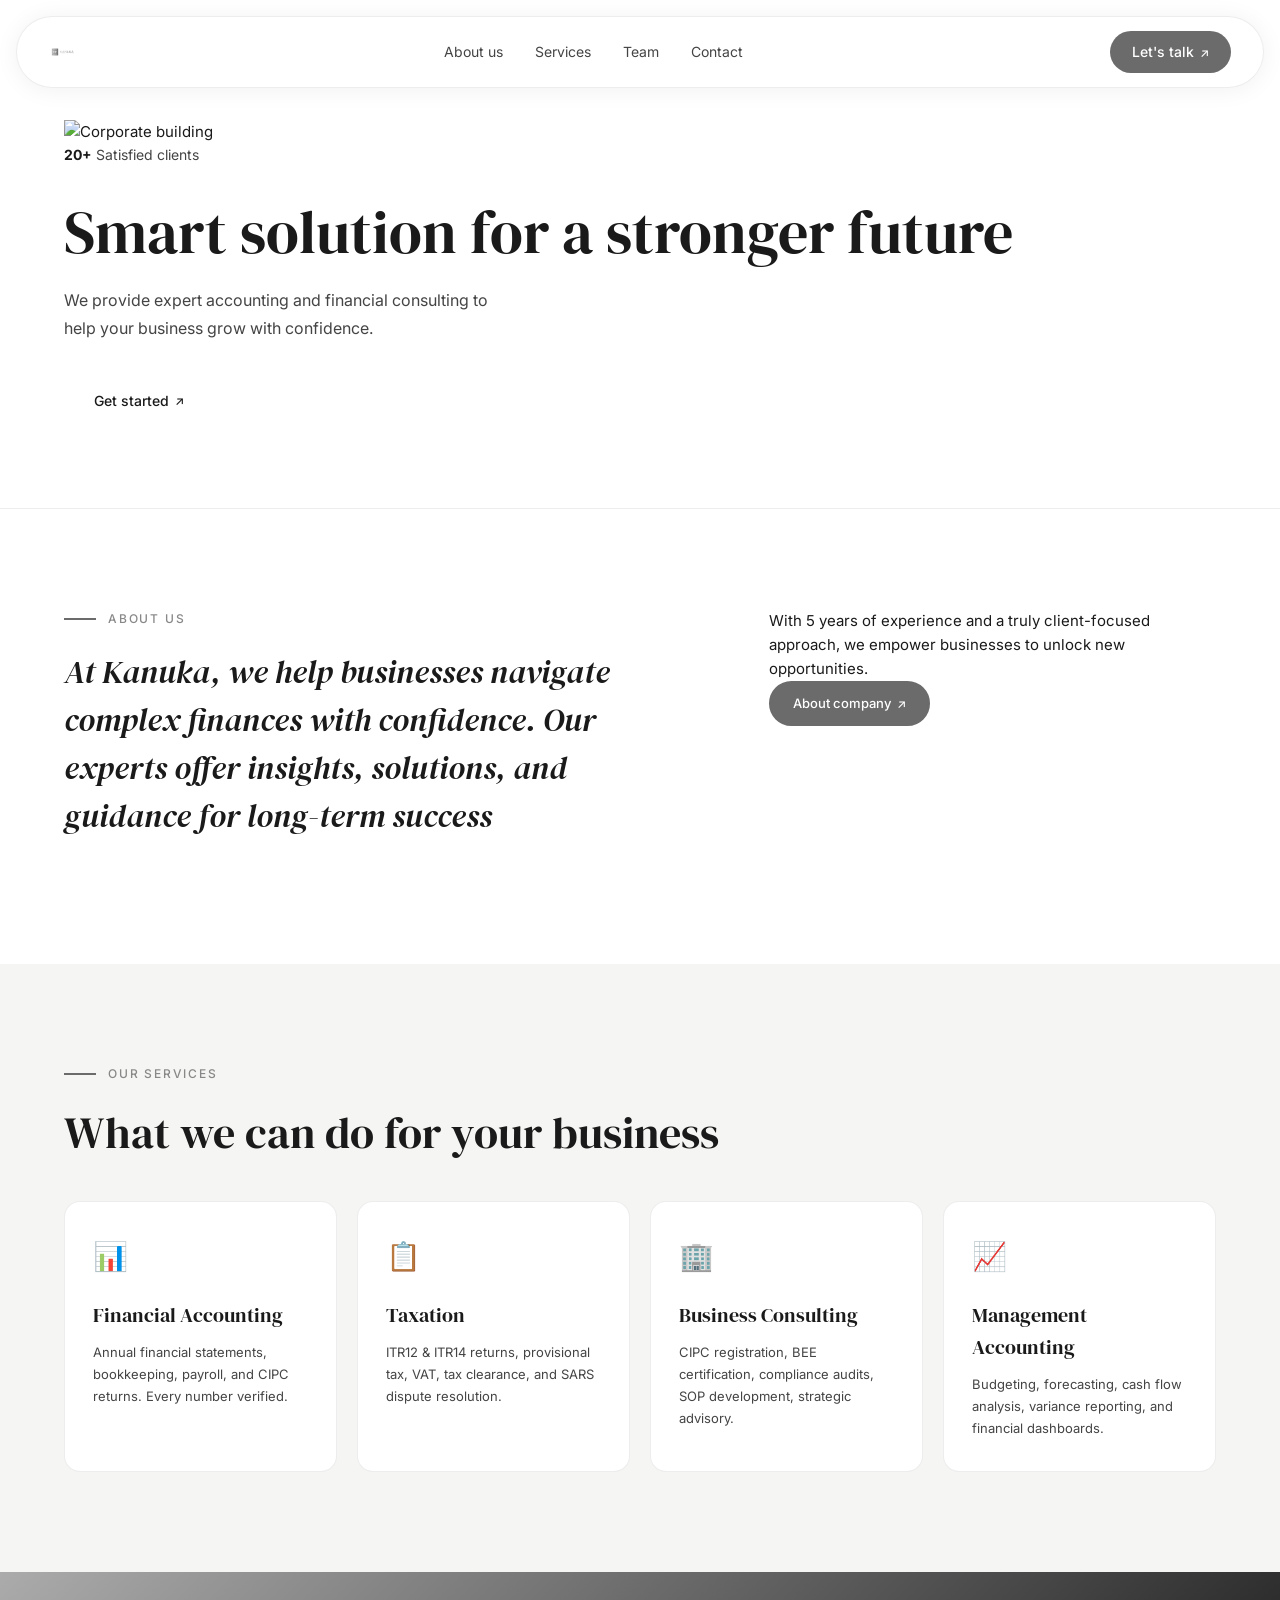
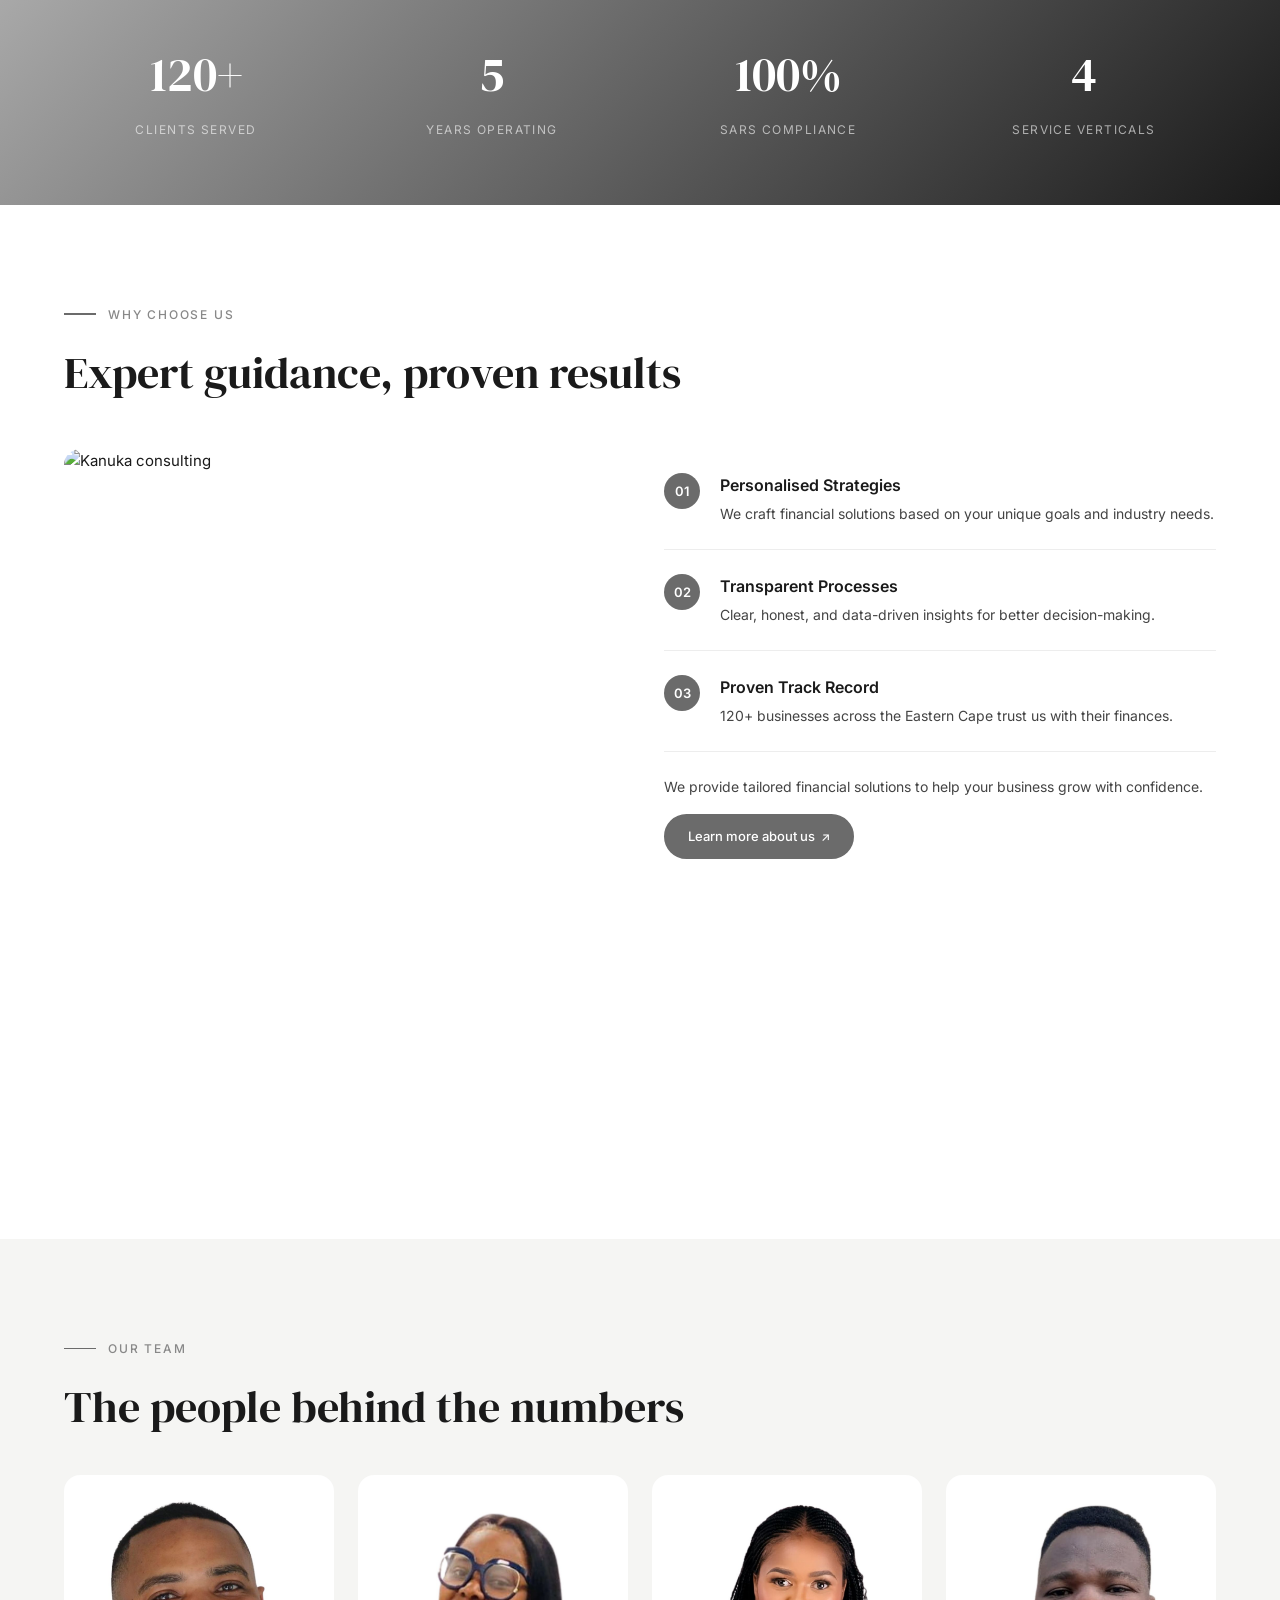
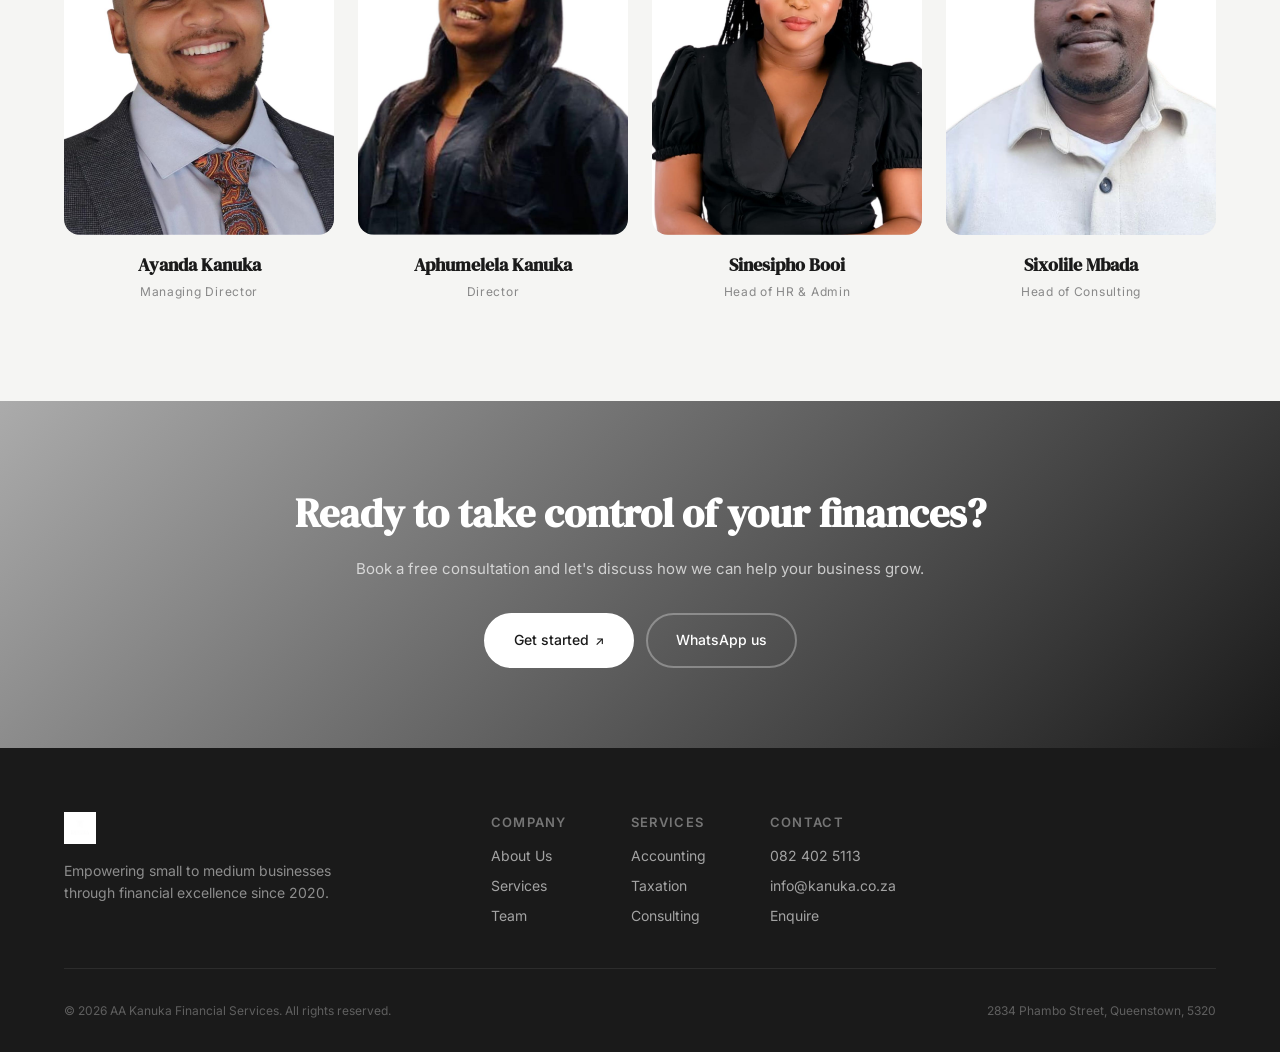
==== commit 6debee0f: "Update hero section with new background and styles" ====
--- a/index.html
+++ b/index.html
@@ -29,22 +29,19 @@
 
 <main>
 
-  <!-- HERO -->
+  <!-- HERO — full width background -->
   <section class="hero">
-    <div class="hero-inner">
-      <div class="hero-text">
-        <div class="hero-badge">
-          <span><strong>20+</strong> Satisfied clients</span>
-        </div>
-        <h1 class="hero-title">Smart solution for a stronger future</h1>
-        <p class="hero-sub">We provide expert accounting and financial consulting to help your business grow with confidence.</p>
-        <div class="hero-actions">
-          <a href="contact.html" class="btn btn--filled">Get started <span>↗</span></a>
-          <a href="services.html" class="btn btn--outline">Explore our services</a>
-        </div>
-      </div>
-      <div class="hero-img">
-        <img src="https://images.unsplash.com/photo-1497366216548-37526070297c?w=900&q=80&fit=crop" alt="AA Kanuka office" class="hero-photo">
+    <div class="hero-bg">
+      <img src="https://images.unsplash.com/photo-1486406146926-c627a92ad1ab?w=1800&q=80&fit=crop" alt="Corporate building">
+    </div>
+    <div class="hero-overlay"></div>
+    <div class="hero-content">
+      <div class="hero-badge"><span><strong>20+</strong> Satisfied clients</span></div>
+      <h1 class="hero-title">Smart solution for a stronger future</h1>
+      <p class="hero-sub">We provide expert accounting and financial consulting to help your business grow with confidence.</p>
+      <div class="hero-actions">
+        <a href="contact.html" class="btn btn--white">Get started <span>↗</span></a>
+        <a href="services.html" class="btn btn--outline-white">Explore our services</a>
       </div>
     </div>
   </section>
--- a/styles.css
+++ b/styles.css
@@ -30,7 +30,7 @@
 .hero-badge{display:flex;align-items:center;gap:12px;margin-bottom:32px}
 .avatar-stack{display:flex}.avatar-stack img{width:36px;height:36px;border-radius:50%;object-fit:cover;border:2px solid #fff;margin-left:-10px}.avatar-stack img:first-child{margin-left:0}
 .hero-badge span{font-size:14px;color:var(--text)}.hero-badge strong{color:var(--dark)}
-.hero-title{font-family:var(--font-display);font-weight:400;font-size:clamp(36px,5vw,60px);line-height:1.15;margin-bottom:20px}
+.hero-title{font-family:var(--font-display);font-weight:400;font-size:clamp(36px,5vw,60px);line-height:1.15;margin-bottom:20px;color:var(--dark)}
 .hero-sub{font-size:16px;color:var(--text);line-height:1.7;max-width:440px;margin-bottom:32px}
 .hero-actions{display:flex;gap:12px;flex-wrap:wrap}
 .hero-img{position:relative;border-radius:16px;overflow:hidden;aspect-ratio:4/5}
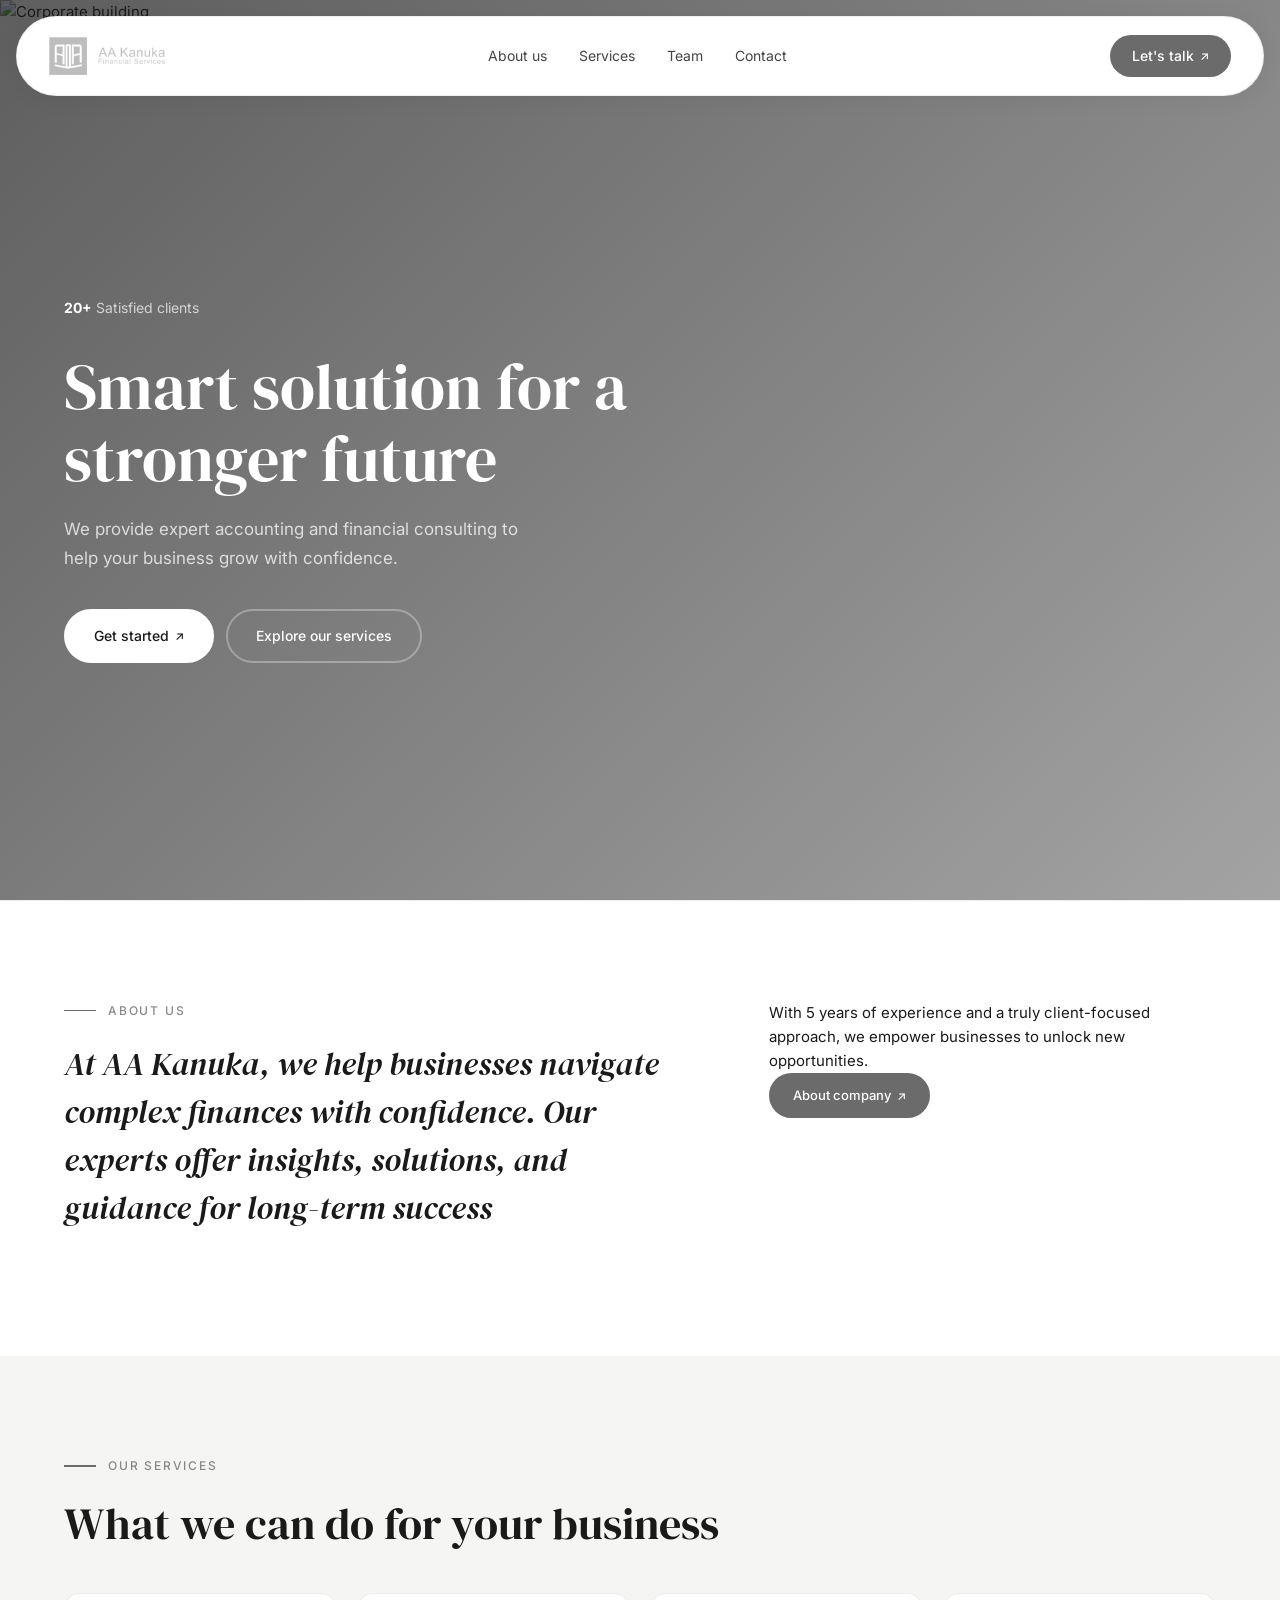
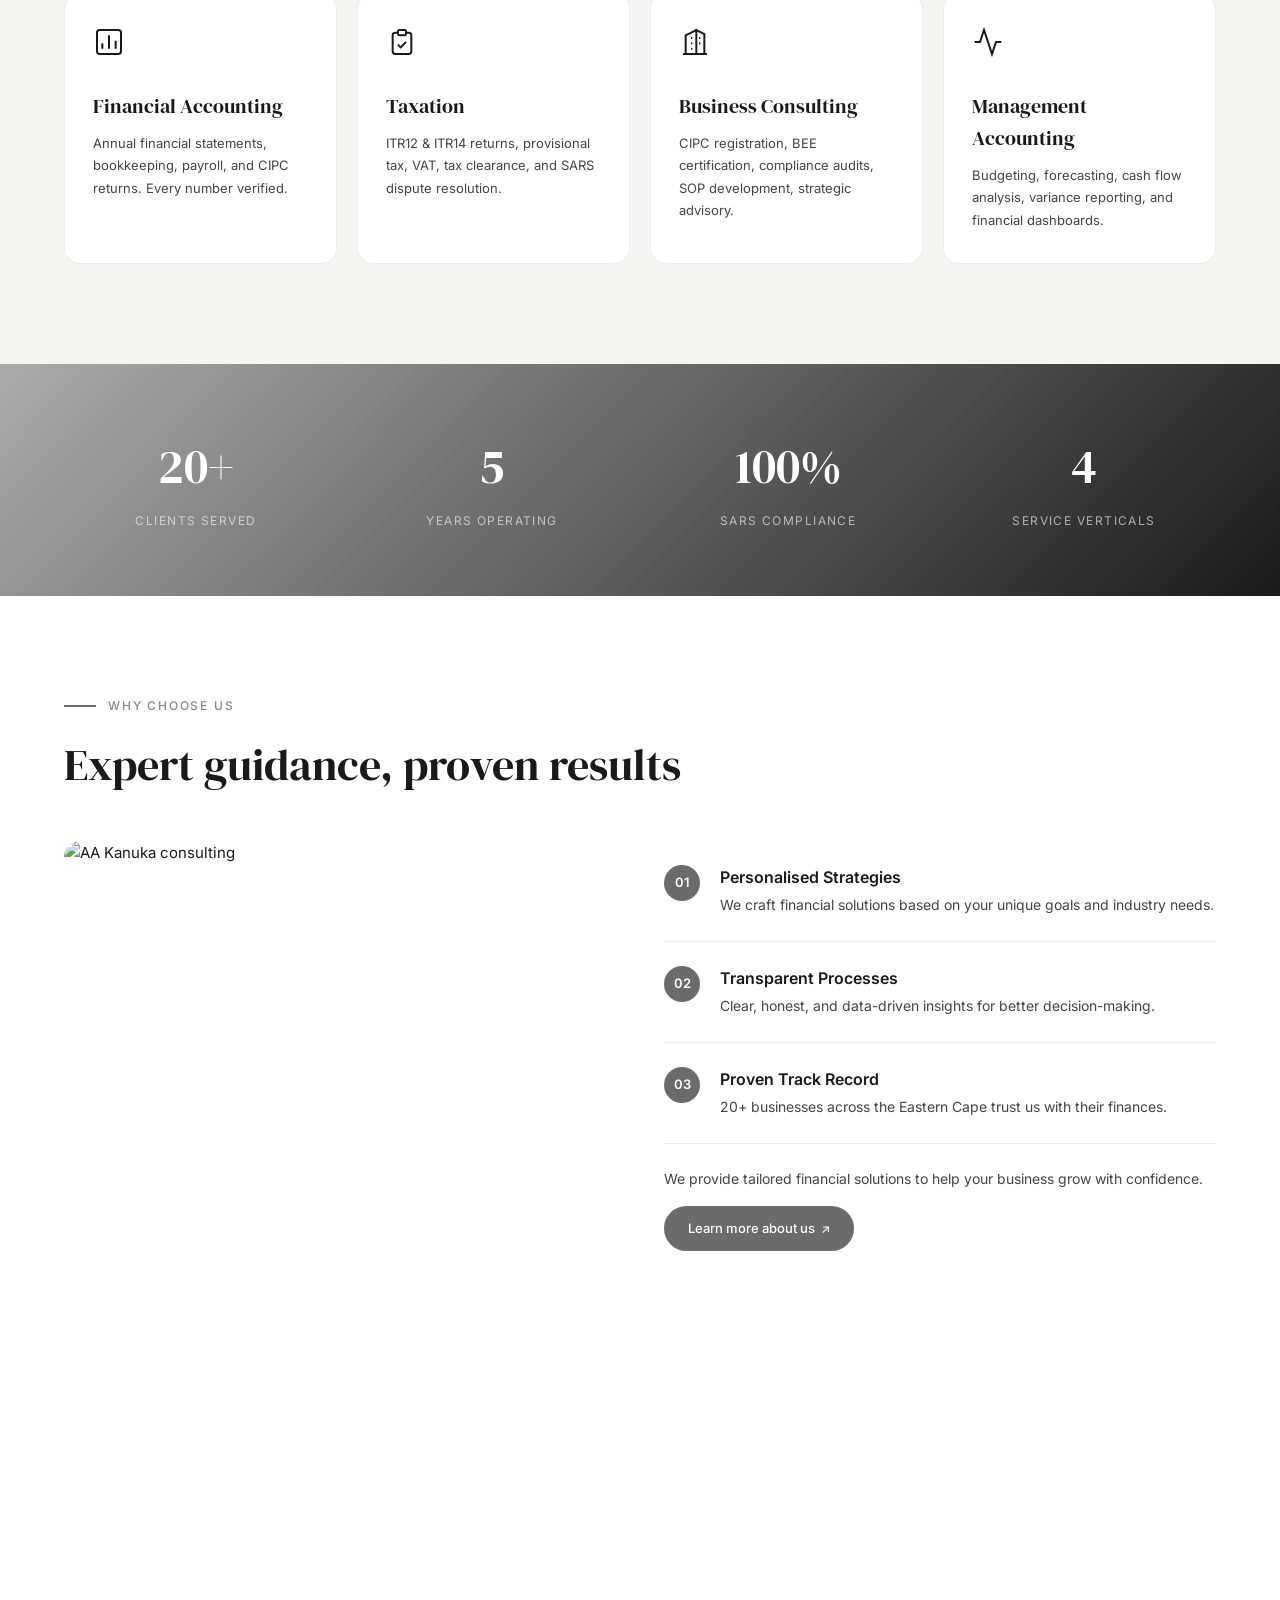
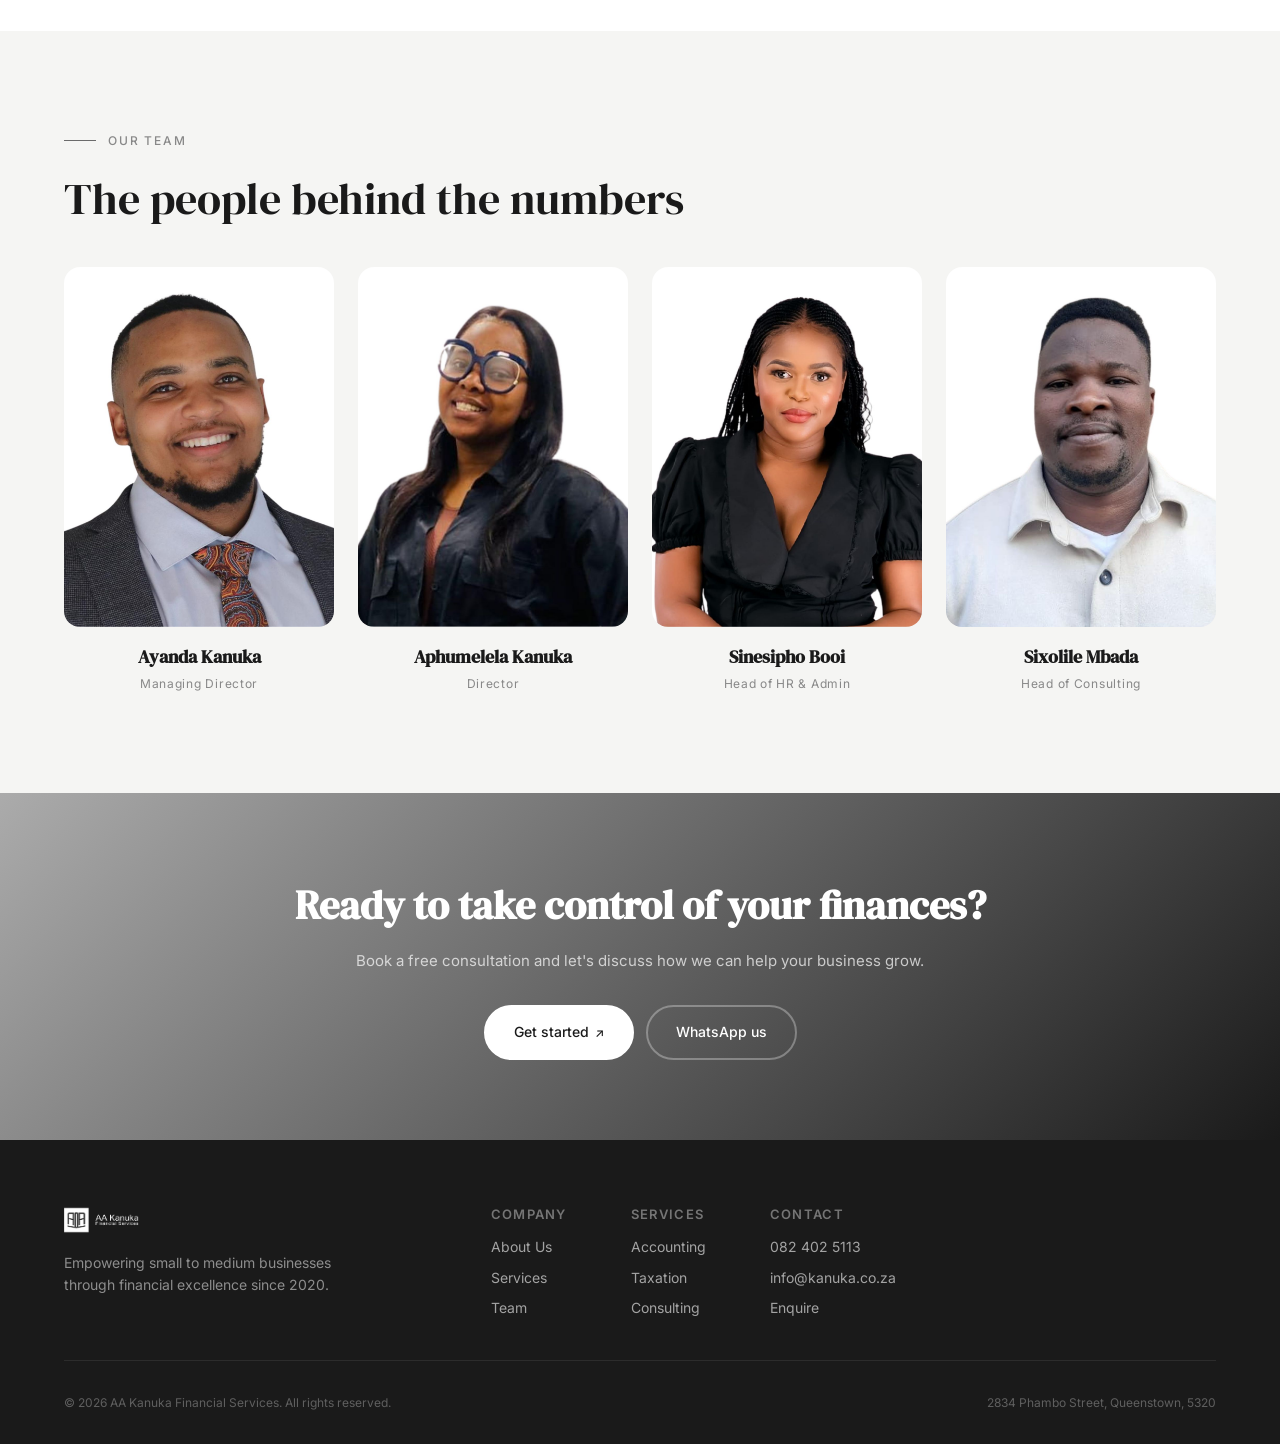
==== commit ca6c228c: "Update index.html" ====
--- a/index.html
+++ b/index.html
@@ -4,7 +4,7 @@
 <meta charset="UTF-8">
 <meta name="viewport" content="width=device-width, initial-scale=1.0">
 <title>AA Kanuka Financial Services — Smart Solutions for a Stronger Future</title>
-<meta name="description" content="Expert accounting, taxation, and financial consulting for SMEs. Based in Queenstown, Eastern Cape. 120+ clients served.">
+<meta name="description" content="Expert accounting, taxation, and financial consulting for SMEs. Based in Queenstown, Eastern Cape. 20+ clients served.">
 <link rel="preconnect" href="https://fonts.googleapis.com">
 <link rel="preconnect" href="https://fonts.gstatic.com" crossorigin>
 <link href="https://fonts.googleapis.com/css2?family=DM+Serif+Display:ital@0;1&family=Inter:wght@300;400;500;600&display=swap" rel="stylesheet">
@@ -15,7 +15,7 @@
 <!-- NAV -->
 <header class="nav">
   <div class="nav-inner">
-    <a href="index.html" class="nav-logo"><img src="logo-horizontal.png" alt="Kanuka Financial" class="logo-img"></a>
+    <a href="index.html" class="nav-logo"><img src="logo-horizontal.png" alt="AA Kanuka Financial" class="logo-img"></a>
     <nav class="nav-links">
       <a href="about.html">About us</a>
       <a href="services.html">Services</a>
@@ -51,7 +51,7 @@
     <div class="about-preview-inner">
       <div class="about-preview-left">
         <span class="dash-label">About Us</span>
-        <h2 class="section-title">At Kanuka, we help businesses navigate complex finances with confidence. Our experts offer insights, solutions, and guidance for long-term success</h2>
+        <h2 class="section-title">At AA Kanuka, we help businesses navigate complex finances with confidence. Our experts offer insights, solutions, and guidance for long-term success</h2>
       </div>
       <div class="about-preview-right">
         <p>With 5 years of experience and a truly client-focused approach, we empower businesses to unlock new opportunities.</p>
@@ -67,25 +67,25 @@
       <h2 class="section-title">What we can do for your business</h2>
       <div class="svc-grid">
         <a href="services.html" class="svc-card">
-          <div class="svc-icon">📊</div>
+          <div class="svc-icon"><svg width="32" height="32" viewBox="0 0 24 24" fill="none" stroke="currentColor" stroke-width="1.5"><rect x="3" y="3" width="18" height="18" rx="2"/><path d="M7 17V13M12 17V7M17 17V11"/></svg></div>
           <h3>Financial Accounting</h3>
           <p>Annual financial statements, bookkeeping, payroll, and CIPC returns. Every number verified.</p>
           <span class="svc-arrow">↗</span>
         </a>
         <a href="services.html" class="svc-card">
-          <div class="svc-icon">📋</div>
+          <div class="svc-icon"><svg width="32" height="32" viewBox="0 0 24 24" fill="none" stroke="currentColor" stroke-width="1.5"><path d="M9 5H7a2 2 0 00-2 2v12a2 2 0 002 2h10a2 2 0 002-2V7a2 2 0 00-2-2h-2"/><rect x="9" y="3" width="6" height="4" rx="1"/><path d="M9 14l2 2 4-4"/></svg></div>
           <h3>Taxation</h3>
           <p>ITR12 & ITR14 returns, provisional tax, VAT, tax clearance, and SARS dispute resolution.</p>
           <span class="svc-arrow">↗</span>
         </a>
         <a href="services.html" class="svc-card">
-          <div class="svc-icon">🏢</div>
+          <div class="svc-icon"><svg width="32" height="32" viewBox="0 0 24 24" fill="none" stroke="currentColor" stroke-width="1.5"><path d="M3 21h18M5 21V7l8-4v18M13 21V3l6 3v15"/><path d="M9 9h1M9 13h1M9 17h1M15 9h1M15 13h1"/></svg></div>
           <h3>Business Consulting</h3>
           <p>CIPC registration, BEE certification, compliance audits, SOP development, strategic advisory.</p>
           <span class="svc-arrow">↗</span>
         </a>
         <a href="services.html" class="svc-card">
-          <div class="svc-icon">📈</div>
+          <div class="svc-icon"><svg width="32" height="32" viewBox="0 0 24 24" fill="none" stroke="currentColor" stroke-width="1.5"><path d="M22 12h-4l-3 9L9 3l-3 9H2"/></svg></div>
           <h3>Management Accounting</h3>
           <p>Budgeting, forecasting, cash flow analysis, variance reporting, and financial dashboards.</p>
           <span class="svc-arrow">↗</span>
@@ -97,7 +97,7 @@
   <!-- STATS BAND -->
   <section class="stats-band">
     <div class="stats-inner">
-      <div class="stat"><span class="stat-num">120+</span><span class="stat-label">Clients Served</span></div>
+      <div class="stat"><span class="stat-num">20+</span><span class="stat-label">Clients Served</span></div>
       <div class="stat"><span class="stat-num">5</span><span class="stat-label">Years Operating</span></div>
       <div class="stat"><span class="stat-num">100%</span><span class="stat-label">SARS Compliance</span></div>
       <div class="stat"><span class="stat-num">4</span><span class="stat-label">Service Verticals</span></div>
@@ -112,7 +112,7 @@
         <h2 class="section-title">Expert guidance, proven results</h2>
       </div>
       <div class="why-content">
-        <div class="why-img"><img src="https://images.unsplash.com/photo-1454165804606-c3d57bc86b40?w=800&q=80&fit=crop" alt="Kanuka consulting" loading="lazy"></div>
+        <div class="why-img"><img src="https://images.unsplash.com/photo-1454165804606-c3d57bc86b40?w=800&q=80&fit=crop" alt="AA Kanuka consulting" loading="lazy"></div>
         <div class="why-list">
           <div class="why-item">
             <span class="why-num">01</span>
@@ -124,7 +124,7 @@
           </div>
           <div class="why-item">
             <span class="why-num">03</span>
-            <div><h4>Proven Track Record</h4><p>120+ businesses across the Eastern Cape trust us with their finances.</p></div>
+            <div><h4>Proven Track Record</h4><p>20+ businesses across the Eastern Cape trust us with their finances.</p></div>
           </div>
           <div class="why-footer">
             <p>We provide tailored financial solutions to help your business grow with confidence.</p>
@@ -184,7 +184,7 @@
   <div class="footer-inner">
     <div class="footer-top">
       <div class="footer-brand">
-        <img src="logo-white.png" alt="Kanuka Financial" class="footer-logo">
+        <img src="logo-white.png" alt="AA Kanuka Financial" class="footer-logo">
         <p>Empowering small to medium businesses through financial excellence since 2020.</p>
       </div>
       <div class="footer-links-grid">
--- a/styles.css
+++ b/styles.css
@@ -3,7 +3,7 @@
 
 /* NAV */
 .nav{position:fixed;top:16px;left:50%;transform:translateX(-50%);z-index:200;width:calc(100% - 32px);max-width:1300px;background:var(--bg);border-radius:var(--radius);padding:14px 32px;box-shadow:0 2px 24px rgba(0,0,0,.06);border:1px solid var(--border)}
-.nav-inner{display:flex;align-items:center;justify-content:space-between}.logo-img{height:28px;width:auto}
+.nav-inner{display:flex;align-items:center;justify-content:space-between}.logo-img{height:50px;width:auto}
 .nav-links{display:flex;gap:32px}.nav-links a{font-size:14px;color:var(--text);transition:color .2s}.nav-links a:hover,.nav-links a.is-active{color:var(--dark);font-weight:500}
 .nav-cta{display:inline-flex;align-items:center;gap:6px;padding:10px 22px;background:var(--accent);color:#fff;font-size:14px;font-weight:500;border-radius:var(--radius);transition:background .25s}.nav-cta:hover{background:var(--accent-hover)}.nav-cta span{font-size:12px}
 .nav-toggle{display:none;flex-direction:column;gap:5px;width:22px}.nav-toggle span{height:2px;background:var(--dark);display:block;border-radius:2px}
@@ -25,16 +25,15 @@
 .section-title{font-family:var(--font-display);font-weight:400;font-size:clamp(28px,3.5vw,44px);line-height:1.3;margin-bottom:24px}
 
 /* HERO */
-.hero{padding:120px 64px 80px;overflow:hidden}
-.hero-inner{max-width:1300px;margin:0 auto;display:grid;grid-template-columns:1fr 1fr;gap:48px;align-items:center}
+.hero{position:relative;min-height:100vh;display:flex;align-items:center;overflow:hidden}
+.hero-bg{position:absolute;inset:0}.hero-bg img{width:100%;height:100%;object-fit:cover}
+.hero-overlay{position:absolute;inset:0;background:linear-gradient(135deg,rgba(26,26,26,.7) 0%,rgba(26,26,26,.4) 100%)}
+.hero-content{position:relative;z-index:1;max-width:700px;padding:160px 64px 100px}
 .hero-badge{display:flex;align-items:center;gap:12px;margin-bottom:32px}
-.avatar-stack{display:flex}.avatar-stack img{width:36px;height:36px;border-radius:50%;object-fit:cover;border:2px solid #fff;margin-left:-10px}.avatar-stack img:first-child{margin-left:0}
-.hero-badge span{font-size:14px;color:var(--text)}.hero-badge strong{color:var(--dark)}
-.hero-title{font-family:var(--font-display);font-weight:400;font-size:clamp(36px,5vw,60px);line-height:1.15;margin-bottom:20px;color:var(--dark)}
-.hero-sub{font-size:16px;color:var(--text);line-height:1.7;max-width:440px;margin-bottom:32px}
+.hero-badge span{font-size:14px;color:rgba(255,255,255,.7)}.hero-badge strong{color:#fff}
+.hero-title{font-family:var(--font-display);font-weight:400;font-size:clamp(40px,5.5vw,64px);line-height:1.12;margin-bottom:20px;color:#fff}
+.hero-sub{font-size:17px;color:rgba(255,255,255,.75);line-height:1.7;max-width:480px;margin-bottom:36px}
 .hero-actions{display:flex;gap:12px;flex-wrap:wrap}
-.hero-img{position:relative;border-radius:16px;overflow:hidden;aspect-ratio:4/5}
-.hero-photo{width:100%;height:100%;object-fit:cover}
 
 /* ABOUT PREVIEW */
 .about-preview{padding:100px 64px;border-top:1px solid var(--border)}.about-preview-inner{max-width:1300px;margin:0 auto;display:grid;grid-template-columns:1.4fr 1fr;gap:80px;align-items:start}
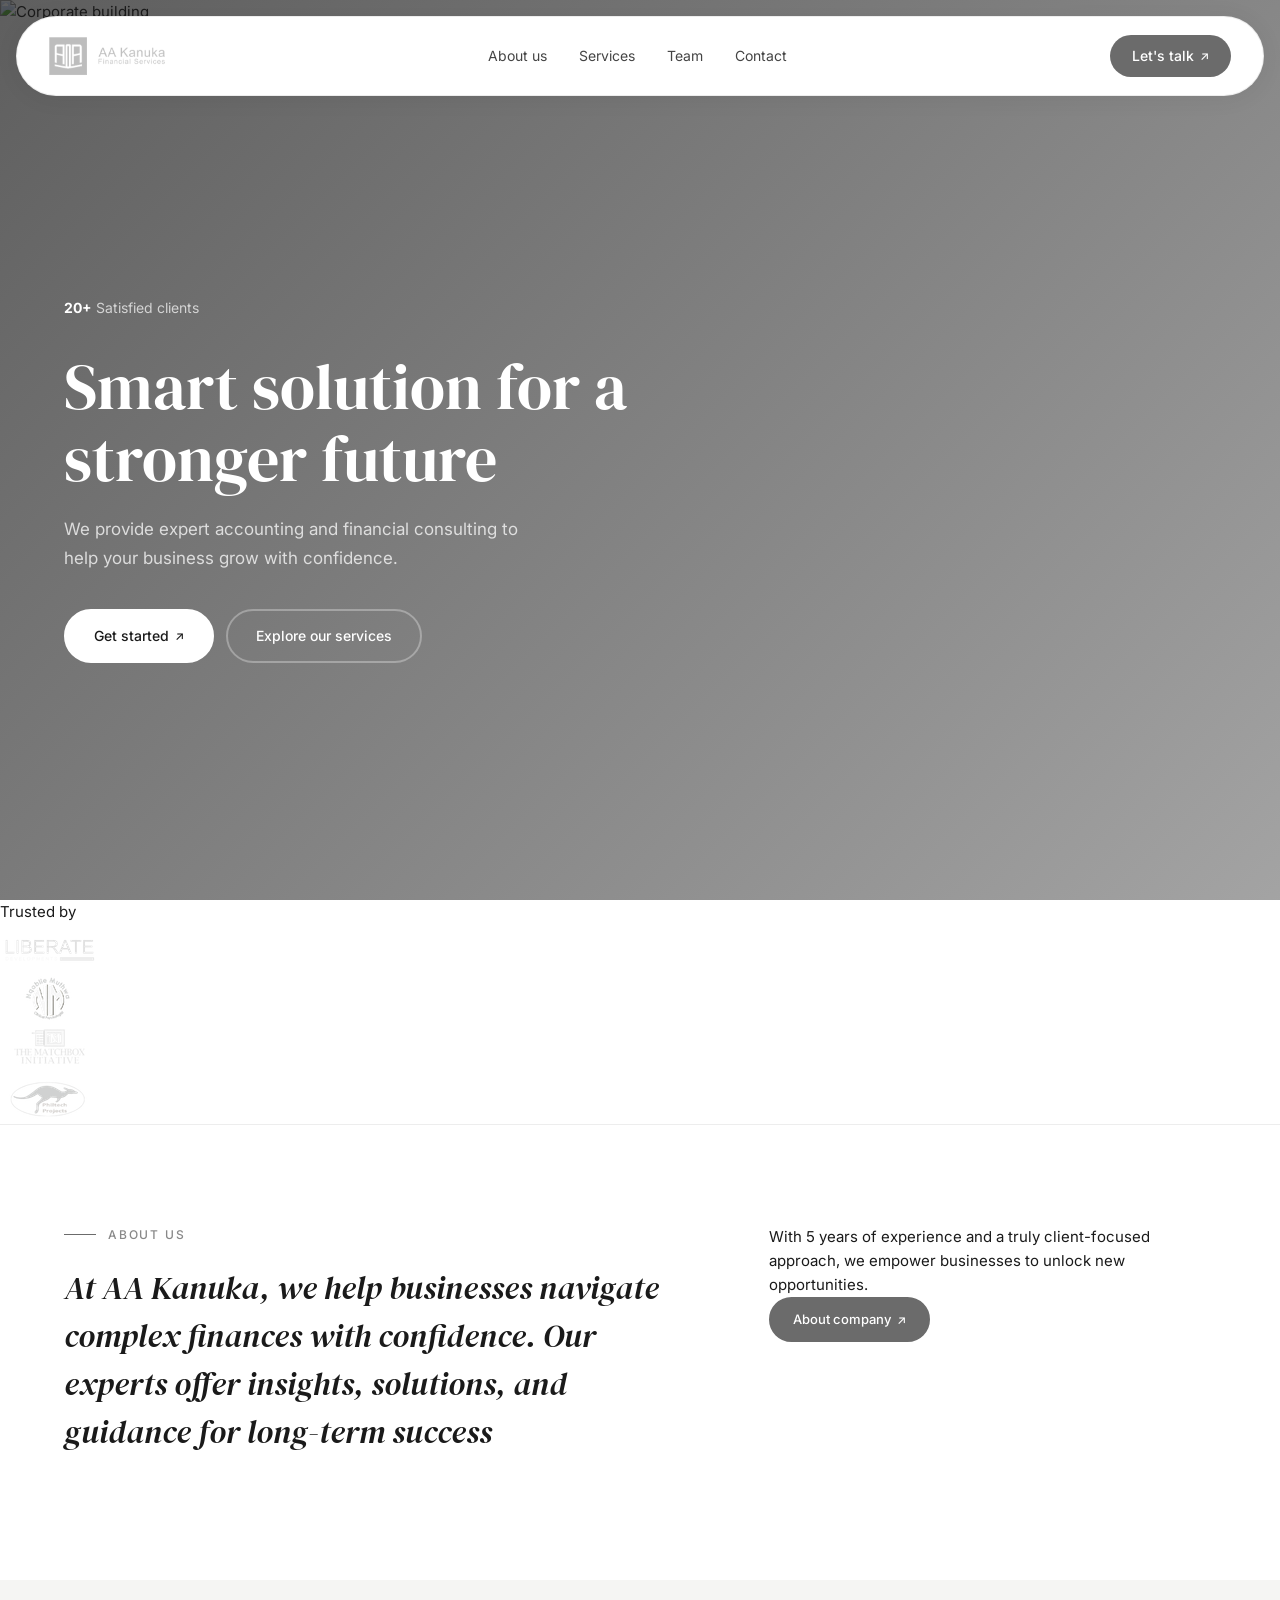
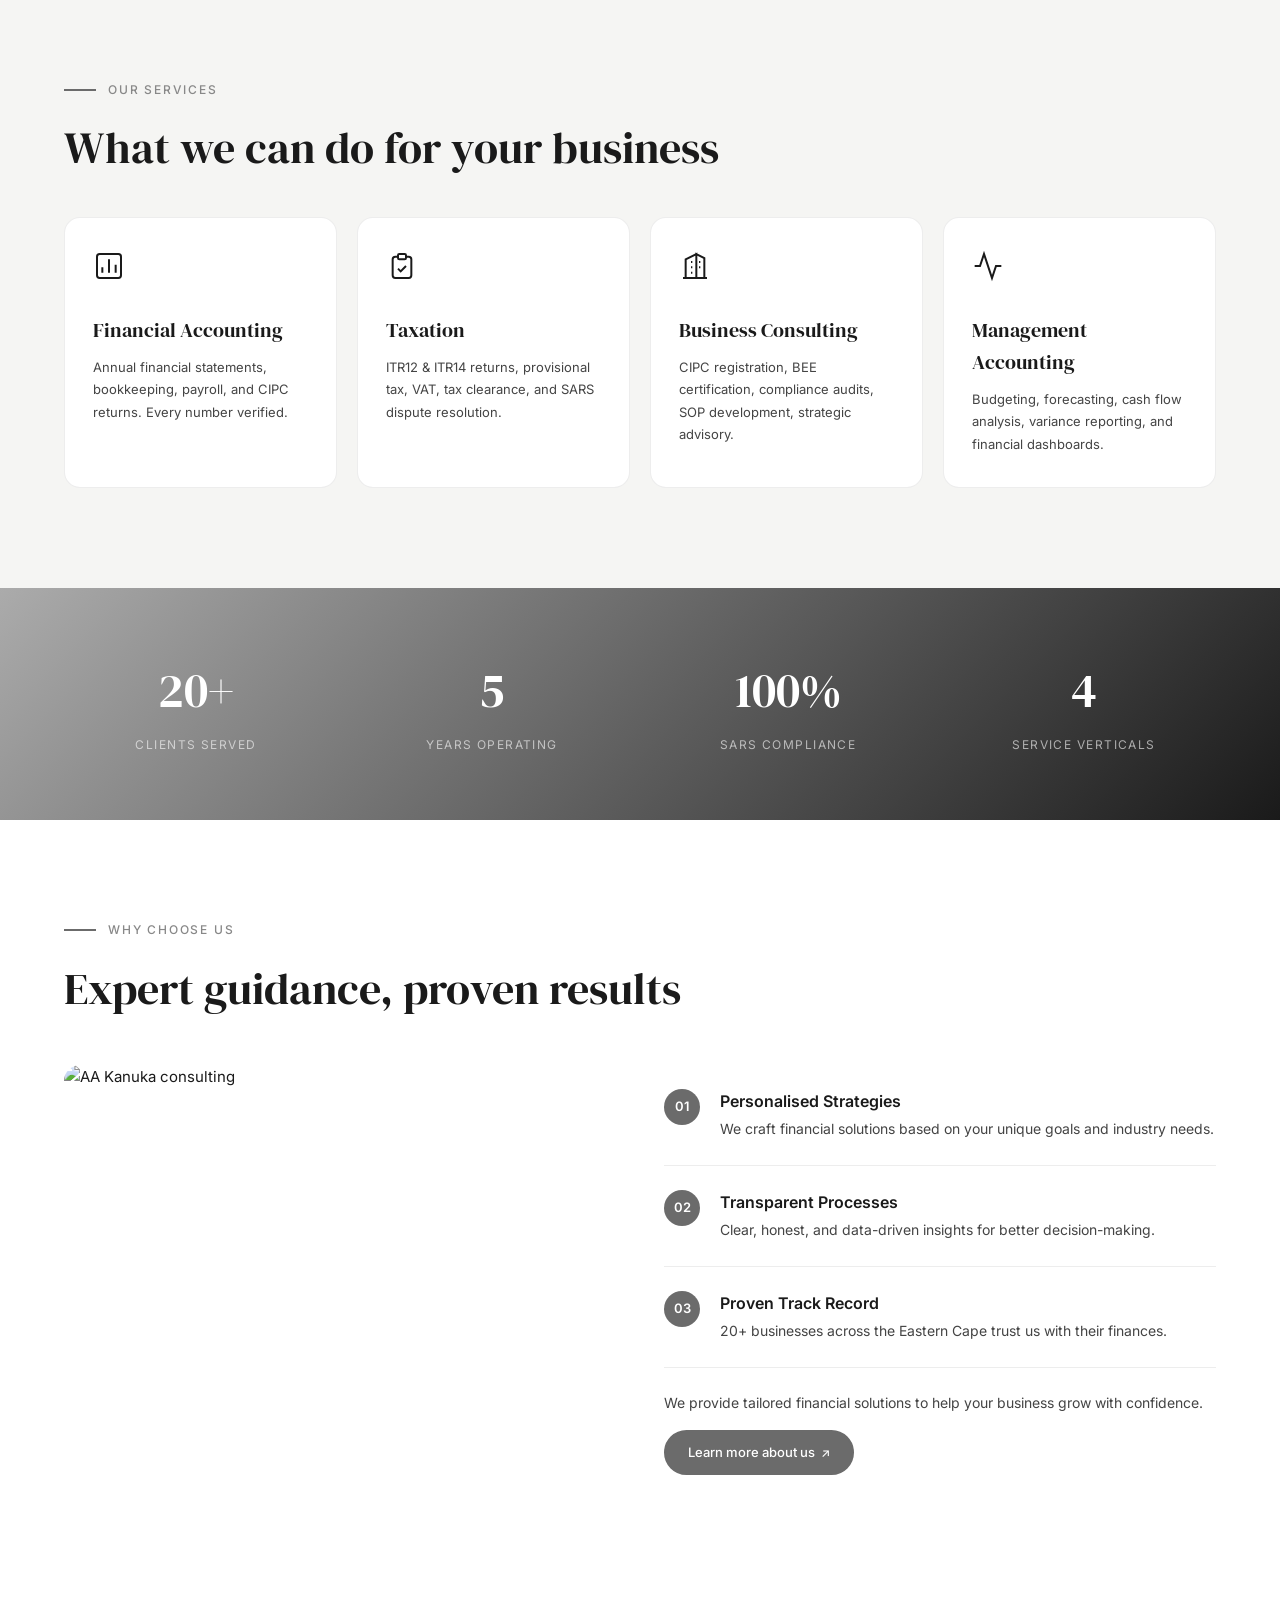
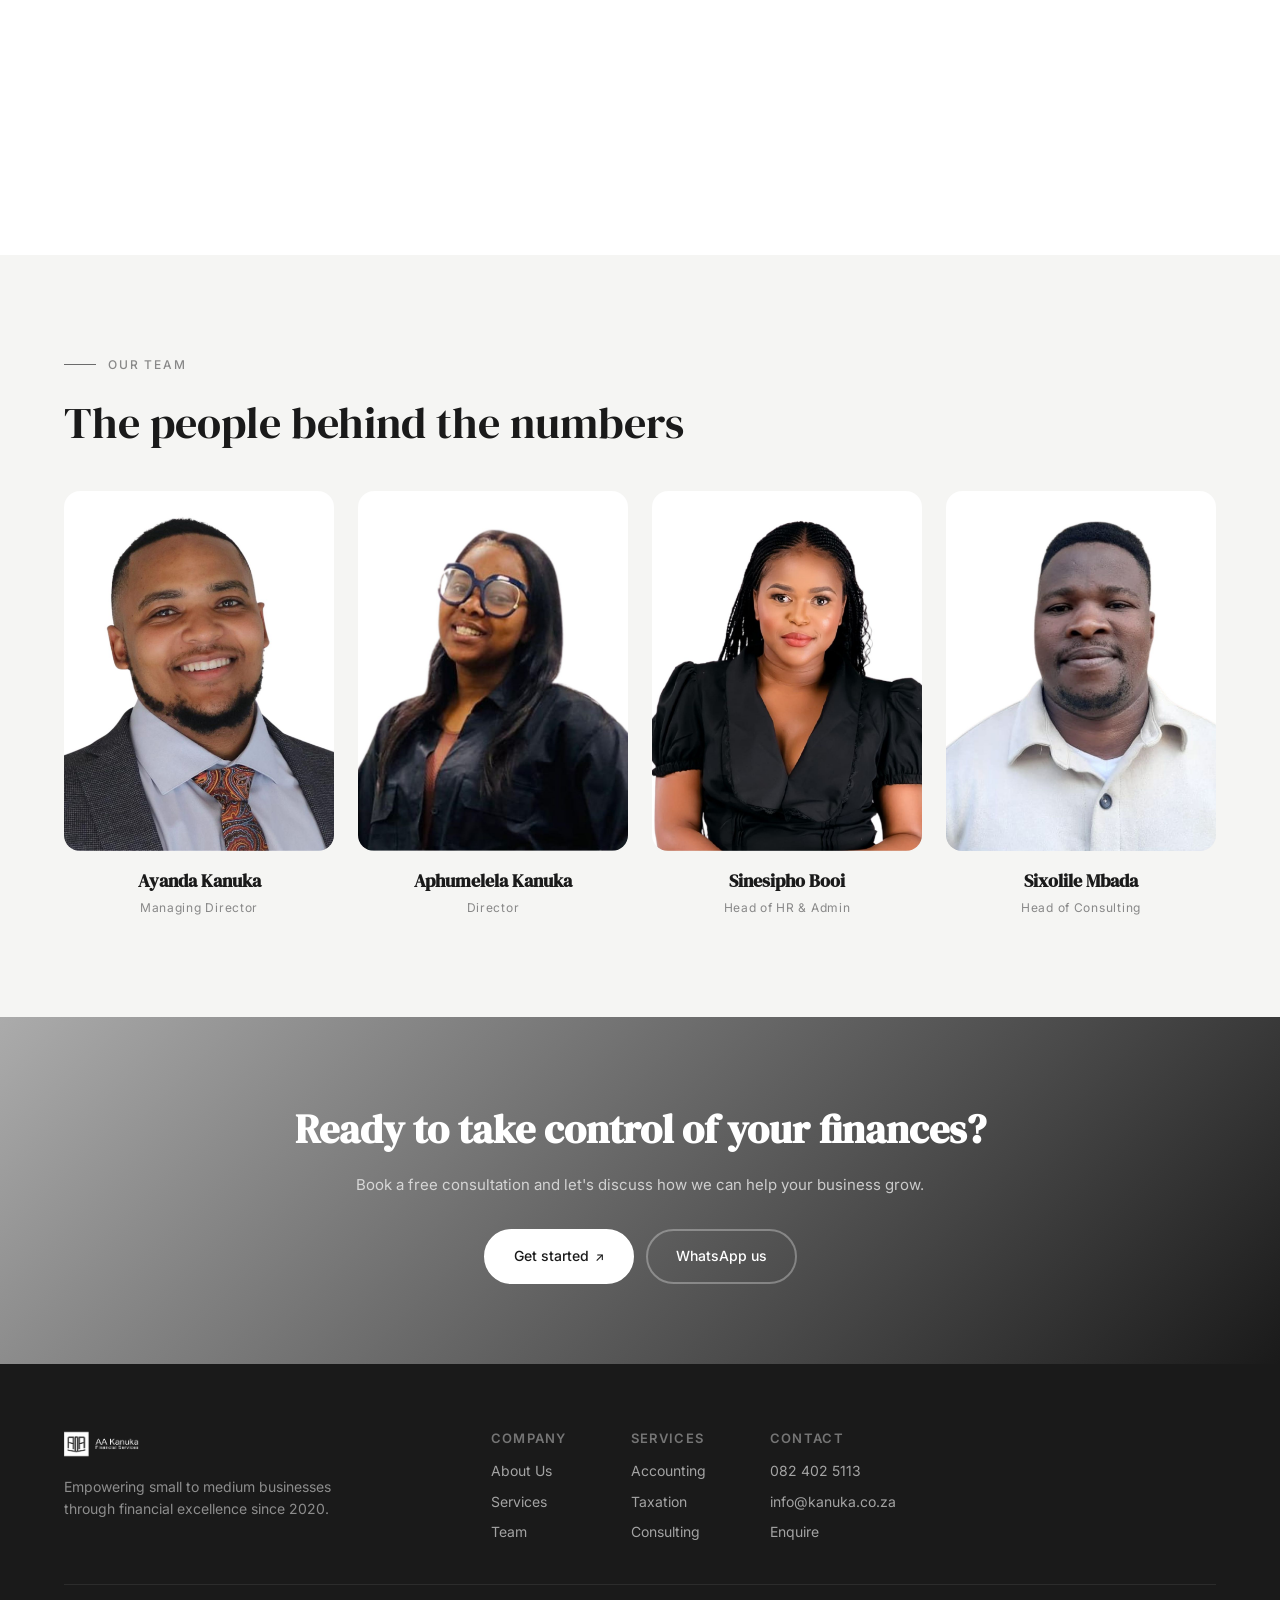
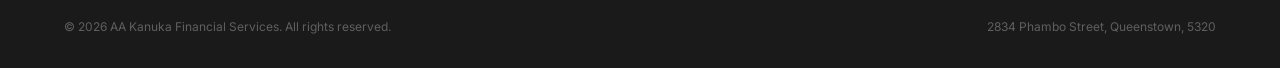
==== commit 29abf705: "Update index.html" ====
--- a/index.html
+++ b/index.html
@@ -46,6 +46,19 @@
     </div>
   </section>
 
+  <!-- CLIENT LOGOS -->
+  <section class="client-strap">
+    <div class="client-strap-inner">
+      <span class="client-label">Trusted by</span>
+      <div class="client-logos">
+        <img src="client-1.png" alt="Client" class="client-logo">
+        <img src="client-2.png" alt="Client" class="client-logo">
+        <img src="client-3.png" alt="Client" class="client-logo">
+        <img src="client-4.png" alt="Client" class="client-logo">
+      </div>
+    </div>
+  </section>
+
   <!-- ABOUT PREVIEW -->
   <section class="about-preview">
     <div class="about-preview-inner">
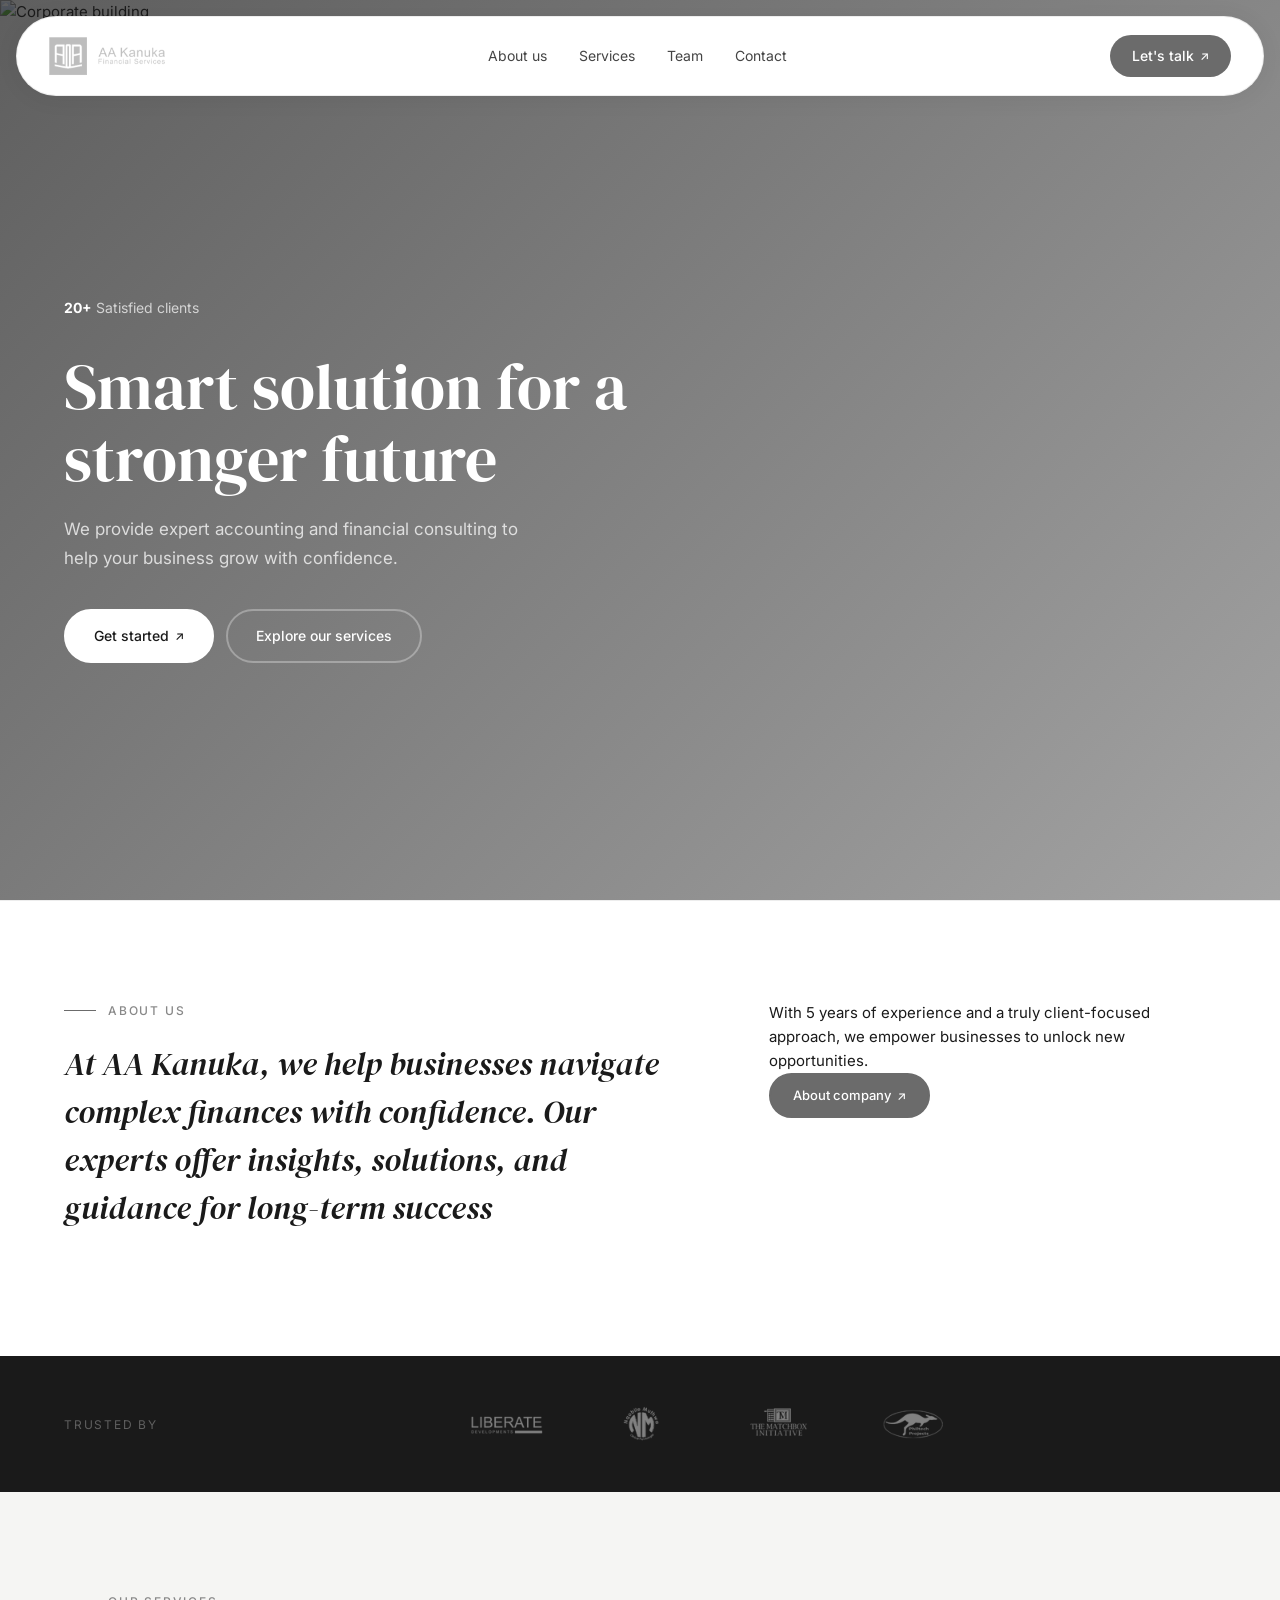
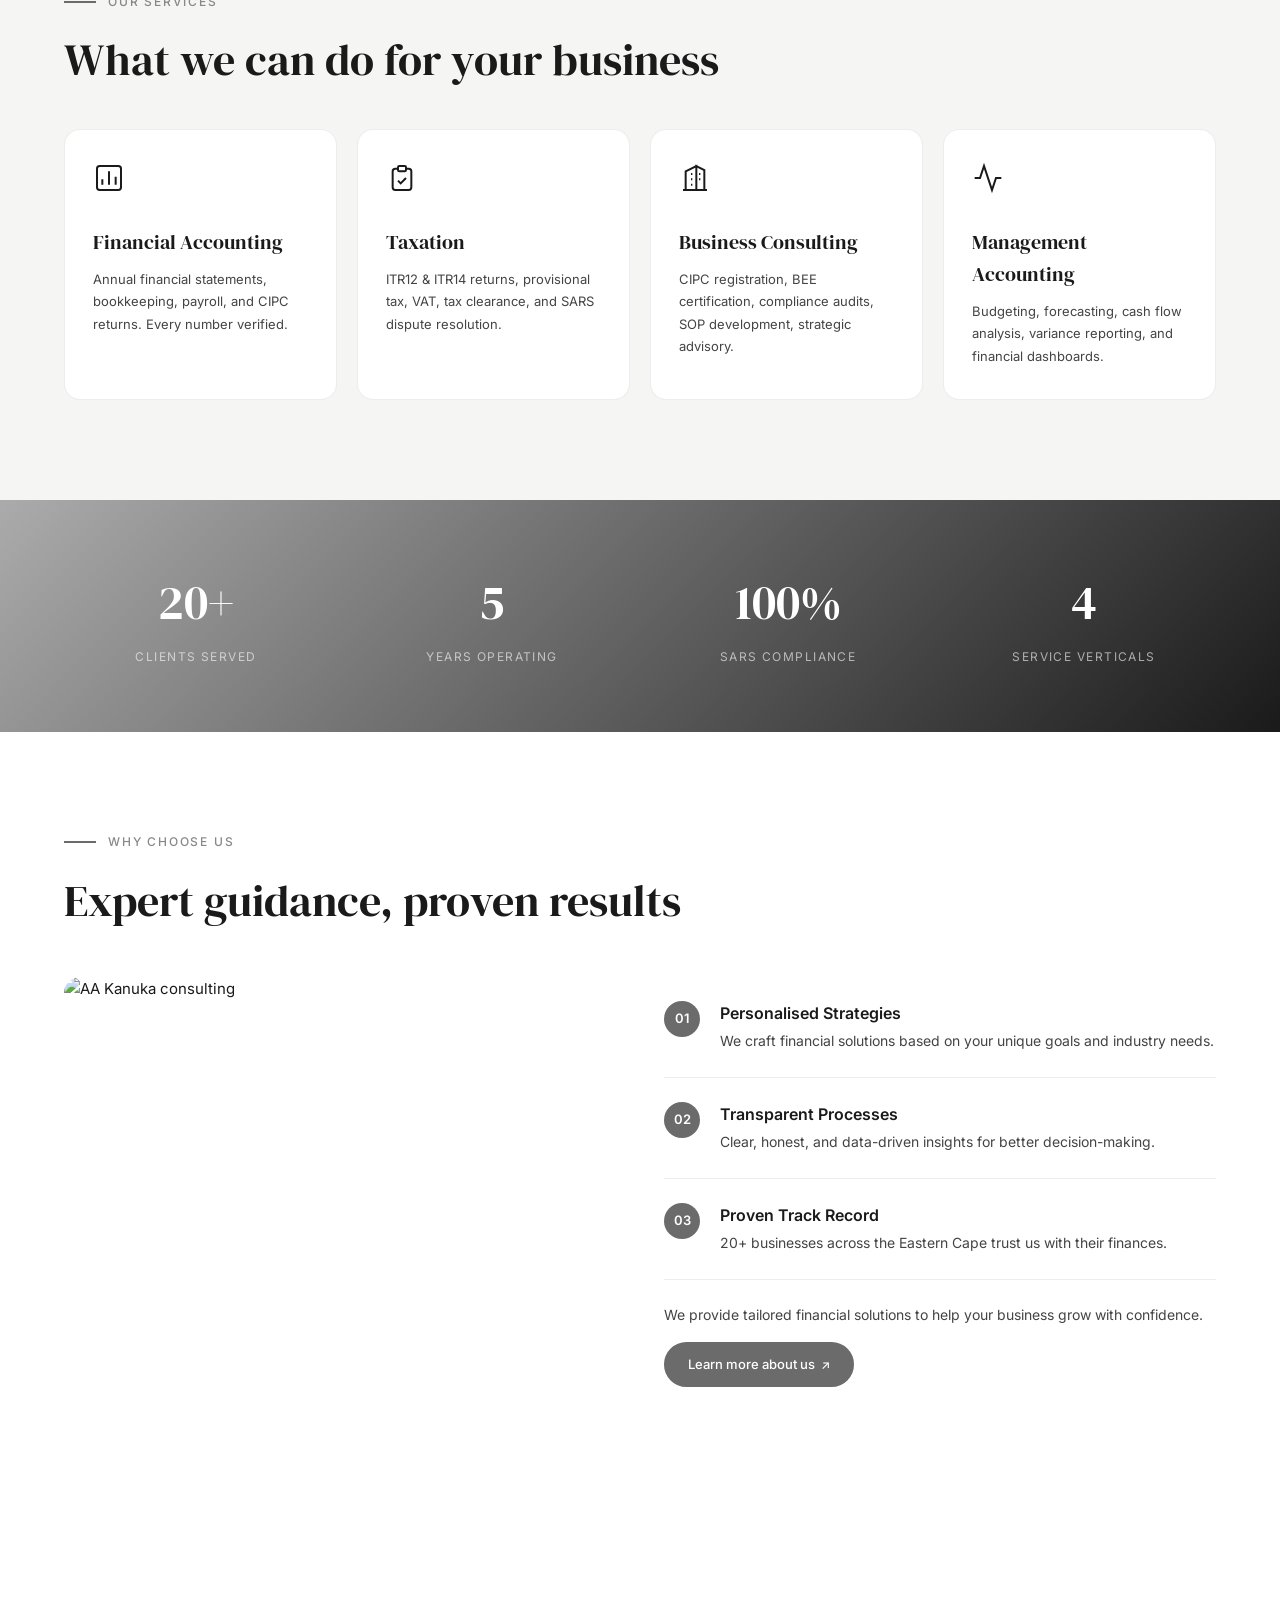
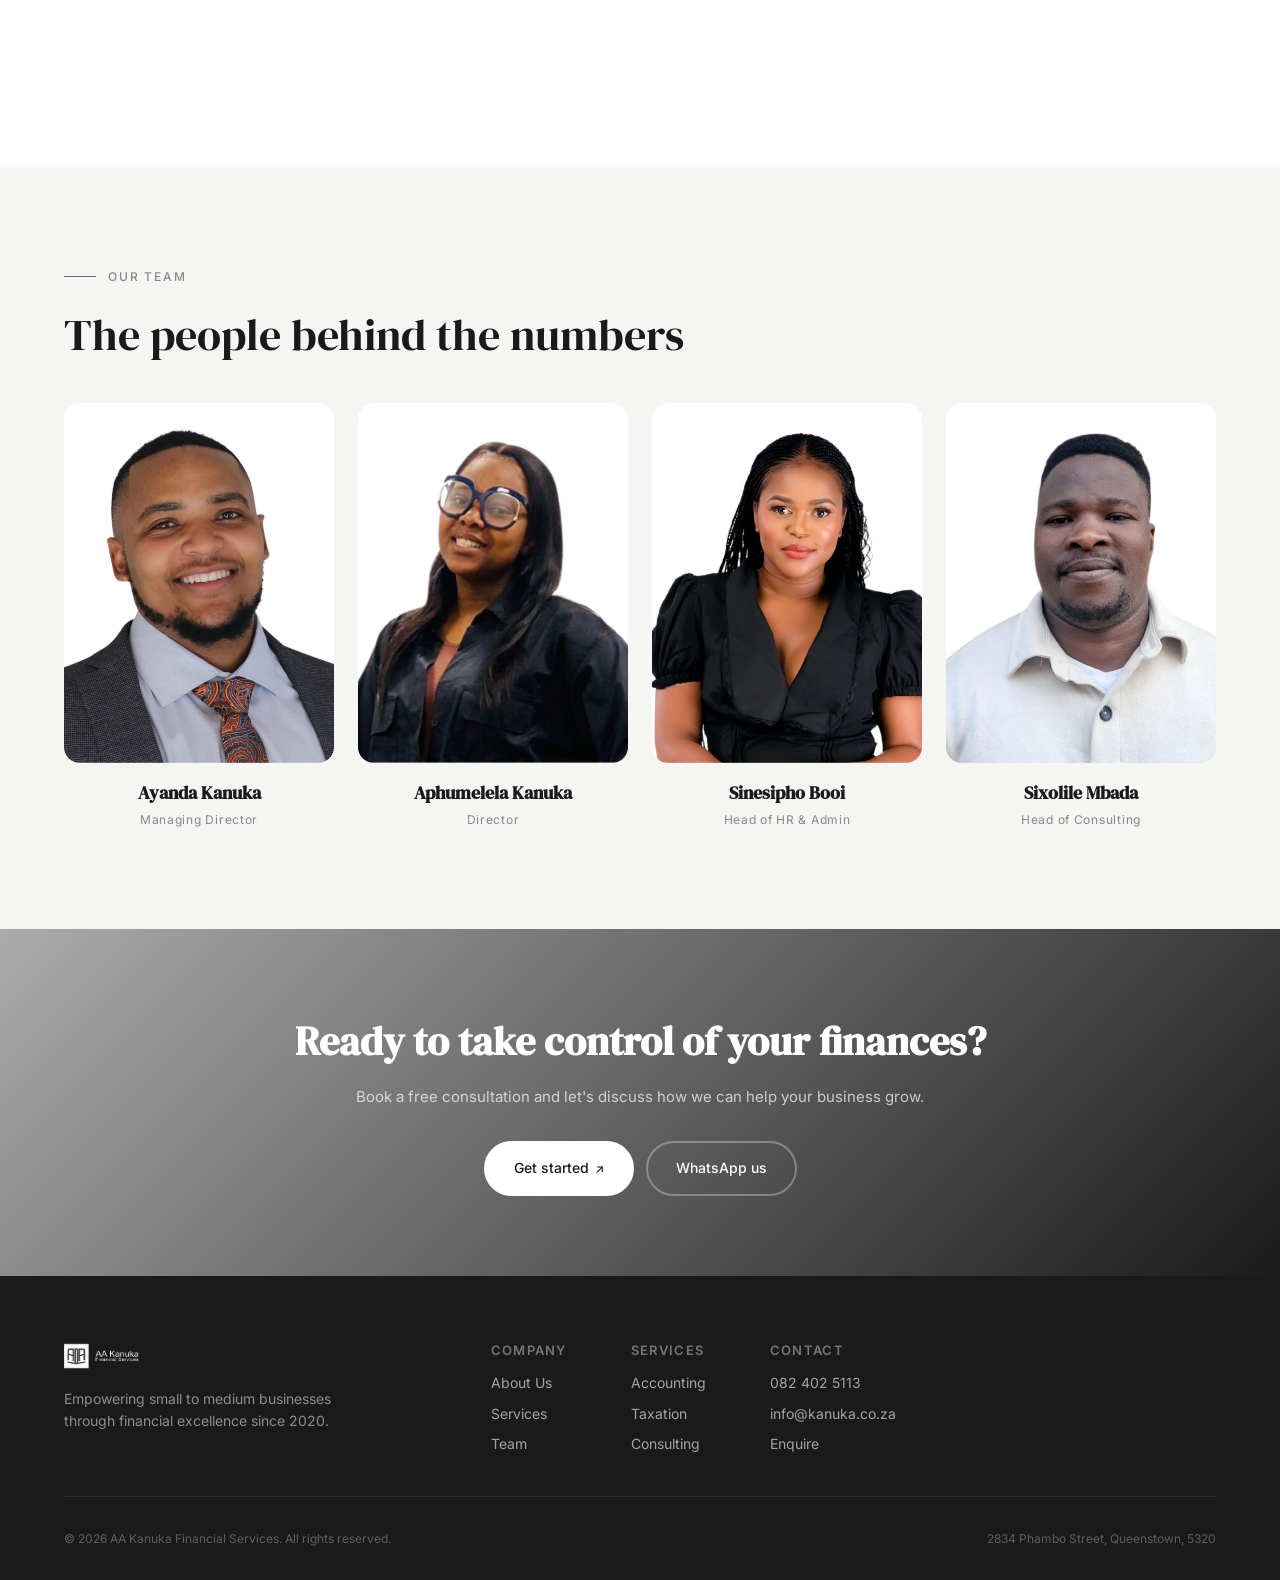
==== commit f6196513: "Update index.html" ====
--- a/index.html
+++ b/index.html
@@ -46,6 +46,21 @@
     </div>
   </section>
 
+
+  <!-- ABOUT PREVIEW -->
+  <section class="about-preview">
+    <div class="about-preview-inner">
+      <div class="about-preview-left">
+        <span class="dash-label">About Us</span>
+        <h2 class="section-title">At AA Kanuka, we help businesses navigate complex finances with confidence. Our experts offer insights, solutions, and guidance for long-term success</h2>
+      </div>
+      <div class="about-preview-right">
+        <p>With 5 years of experience and a truly client-focused approach, we empower businesses to unlock new opportunities.</p>
+        <a href="about.html" class="btn btn--filled btn--sm">About company <span>↗</span></a>
+      </div>
+    </div>
+  </section>
+
   <!-- CLIENT LOGOS -->
   <section class="client-strap">
     <div class="client-strap-inner">
@@ -59,20 +74,6 @@
     </div>
   </section>
 
-  <!-- ABOUT PREVIEW -->
-  <section class="about-preview">
-    <div class="about-preview-inner">
-      <div class="about-preview-left">
-        <span class="dash-label">About Us</span>
-        <h2 class="section-title">At AA Kanuka, we help businesses navigate complex finances with confidence. Our experts offer insights, solutions, and guidance for long-term success</h2>
-      </div>
-      <div class="about-preview-right">
-        <p>With 5 years of experience and a truly client-focused approach, we empower businesses to unlock new opportunities.</p>
-        <a href="about.html" class="btn btn--filled btn--sm">About company <span>↗</span></a>
-      </div>
-    </div>
-  </section>
-
   <!-- SERVICES PREVIEW -->
   <section class="services-preview" id="services">
     <div class="services-preview-inner">
--- a/styles.css
+++ b/styles.css
@@ -118,6 +118,15 @@
 input::placeholder,textarea::placeholder{color:var(--text-dim)}input:focus,select:focus,textarea:focus{border-color:var(--accent)}
 textarea{resize:none}.form-note{font-size:12px;color:var(--text-dim)}
 
+
+/* CLIENT LOGO STRAP */
+.client-strap{background:var(--dark);padding:48px 64px}
+.client-strap-inner{max-width:1300px;margin:0 auto;display:flex;align-items:center;gap:48px}
+.client-label{font-size:12px;letter-spacing:.15em;text-transform:uppercase;color:rgba(255,255,255,.3);white-space:nowrap}
+.client-logos{display:flex;align-items:center;justify-content:center;gap:56px;flex:1}
+.client-logo{height:40px;width:auto;opacity:.45;filter:brightness(0) invert(1);transition:opacity .3s}
+.client-logo:hover{opacity:.8}
+
 /* RESPONSIVE */
 @media(max-width:1000px){.hero-inner,.about-preview-inner,.why-content,.about-full-inner,.contact-page-inner{grid-template-columns:1fr;gap:40px}.svc-grid{grid-template-columns:repeat(2,1fr)}.stats-inner{grid-template-columns:repeat(2,1fr)}.team-grid{grid-template-columns:repeat(2,1fr)}.footer-top{grid-template-columns:1fr}.sf-card{grid-template-columns:1fr}.values-grid{grid-template-columns:1fr}}
-@media(max-width:700px){.nav{top:8px;width:calc(100% - 16px);padding:12px 20px}.nav-links,.nav-cta{display:none}.nav-toggle{display:flex}.hero,.about-preview,.services-preview,.why,.team,.cta-band,.page-hero,.about-full,.values,.services-full,.contact-page{padding-left:24px!important;padding-right:24px!important}.hero{padding-top:100px}.svc-grid{grid-template-columns:1fr}.stats-inner{grid-template-columns:1fr}.form-row{grid-template-columns:1fr}.hero-img{aspect-ratio:16/10}.footer-inner{padding:48px 24px 24px}.footer-links-grid{flex-direction:column;gap:24px}}
+@media(max-width:700px){.nav{top:8px;width:calc(100% - 16px);padding:12px 20px}.nav-links,.nav-cta{display:none}.nav-toggle{display:flex}.hero,.about-preview,.services-preview,.why,.team,.cta-band,.page-hero,.about-full,.values,.services-full,.contact-page{padding-left:24px!important;padding-right:24px!important}.hero{padding-top:100px}.client-strap-inner{flex-direction:column;gap:24px}.client-logos{flex-wrap:wrap;gap:32px}.svc-grid{grid-template-columns:1fr}.stats-inner{grid-template-columns:1fr}.form-row{grid-template-columns:1fr}.hero-img{aspect-ratio:16/10}.footer-inner{padding:48px 24px 24px}.footer-links-grid{flex-direction:column;gap:24px}}
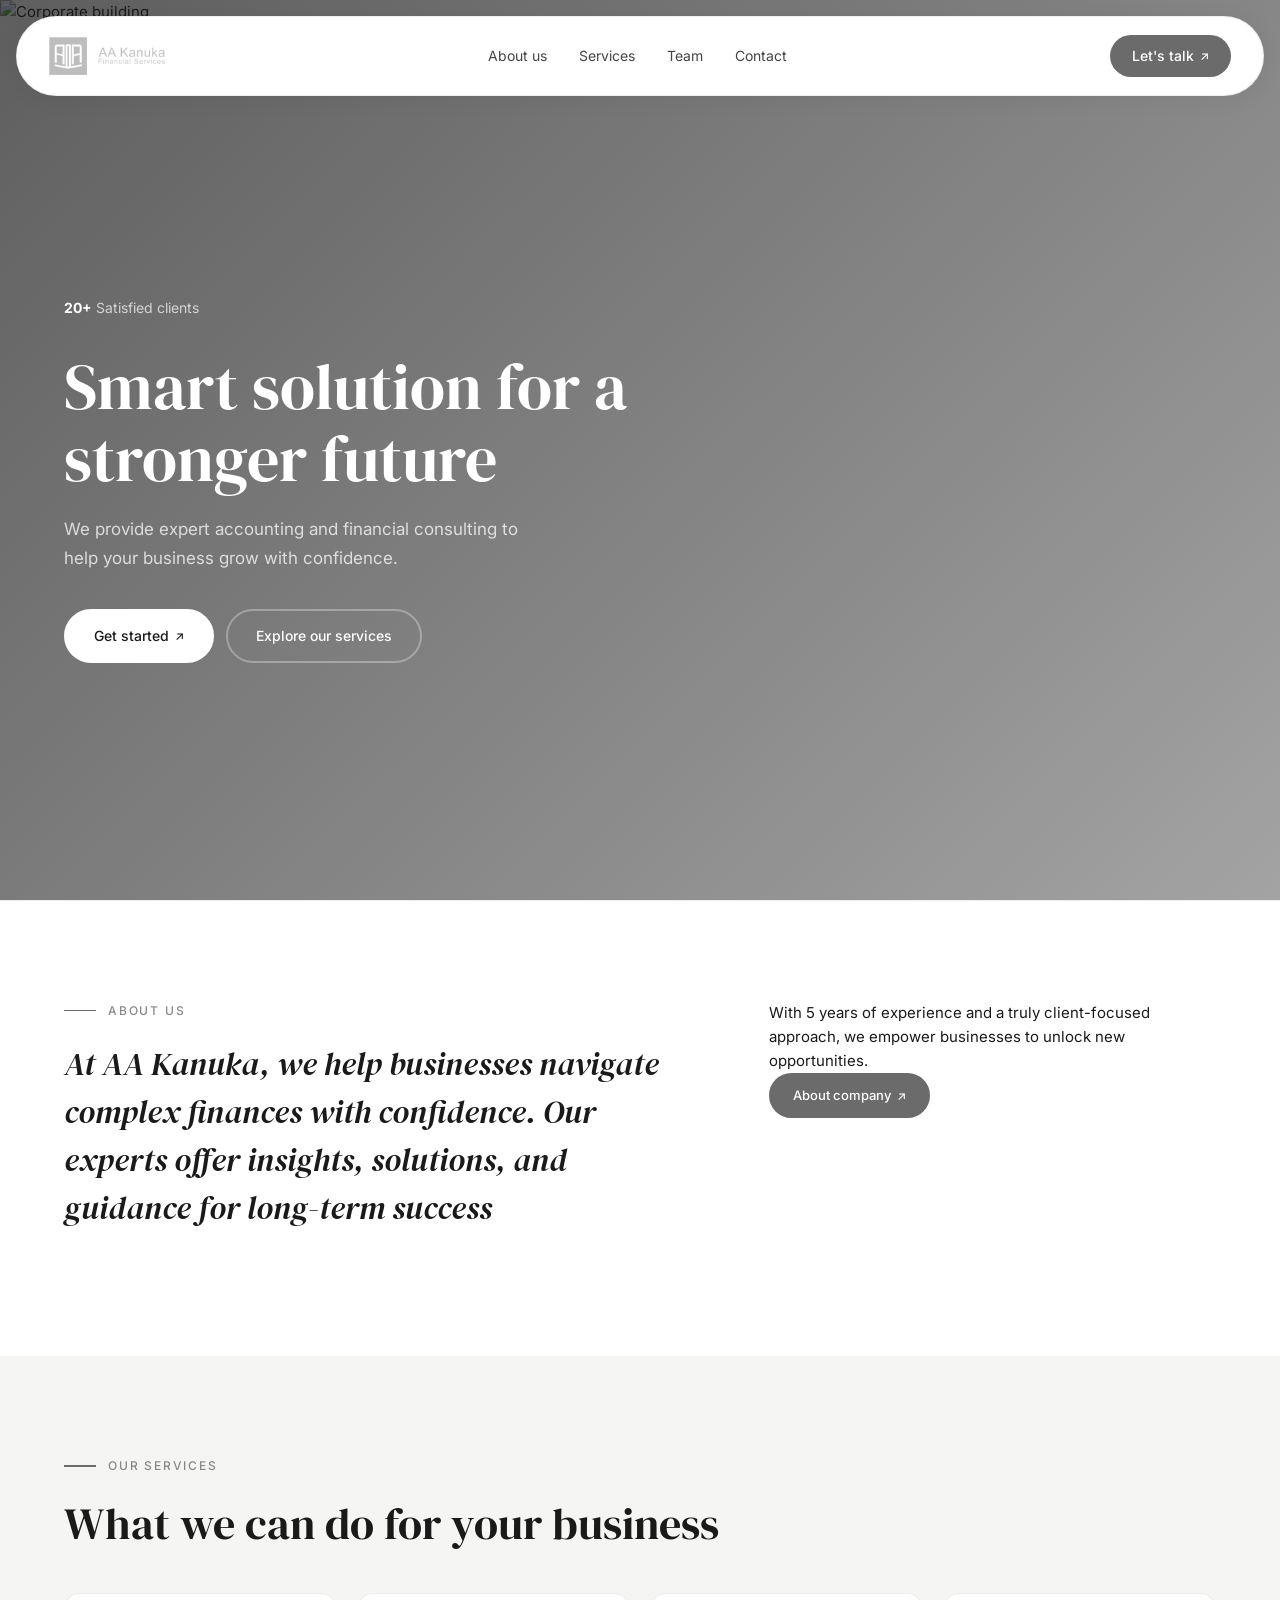
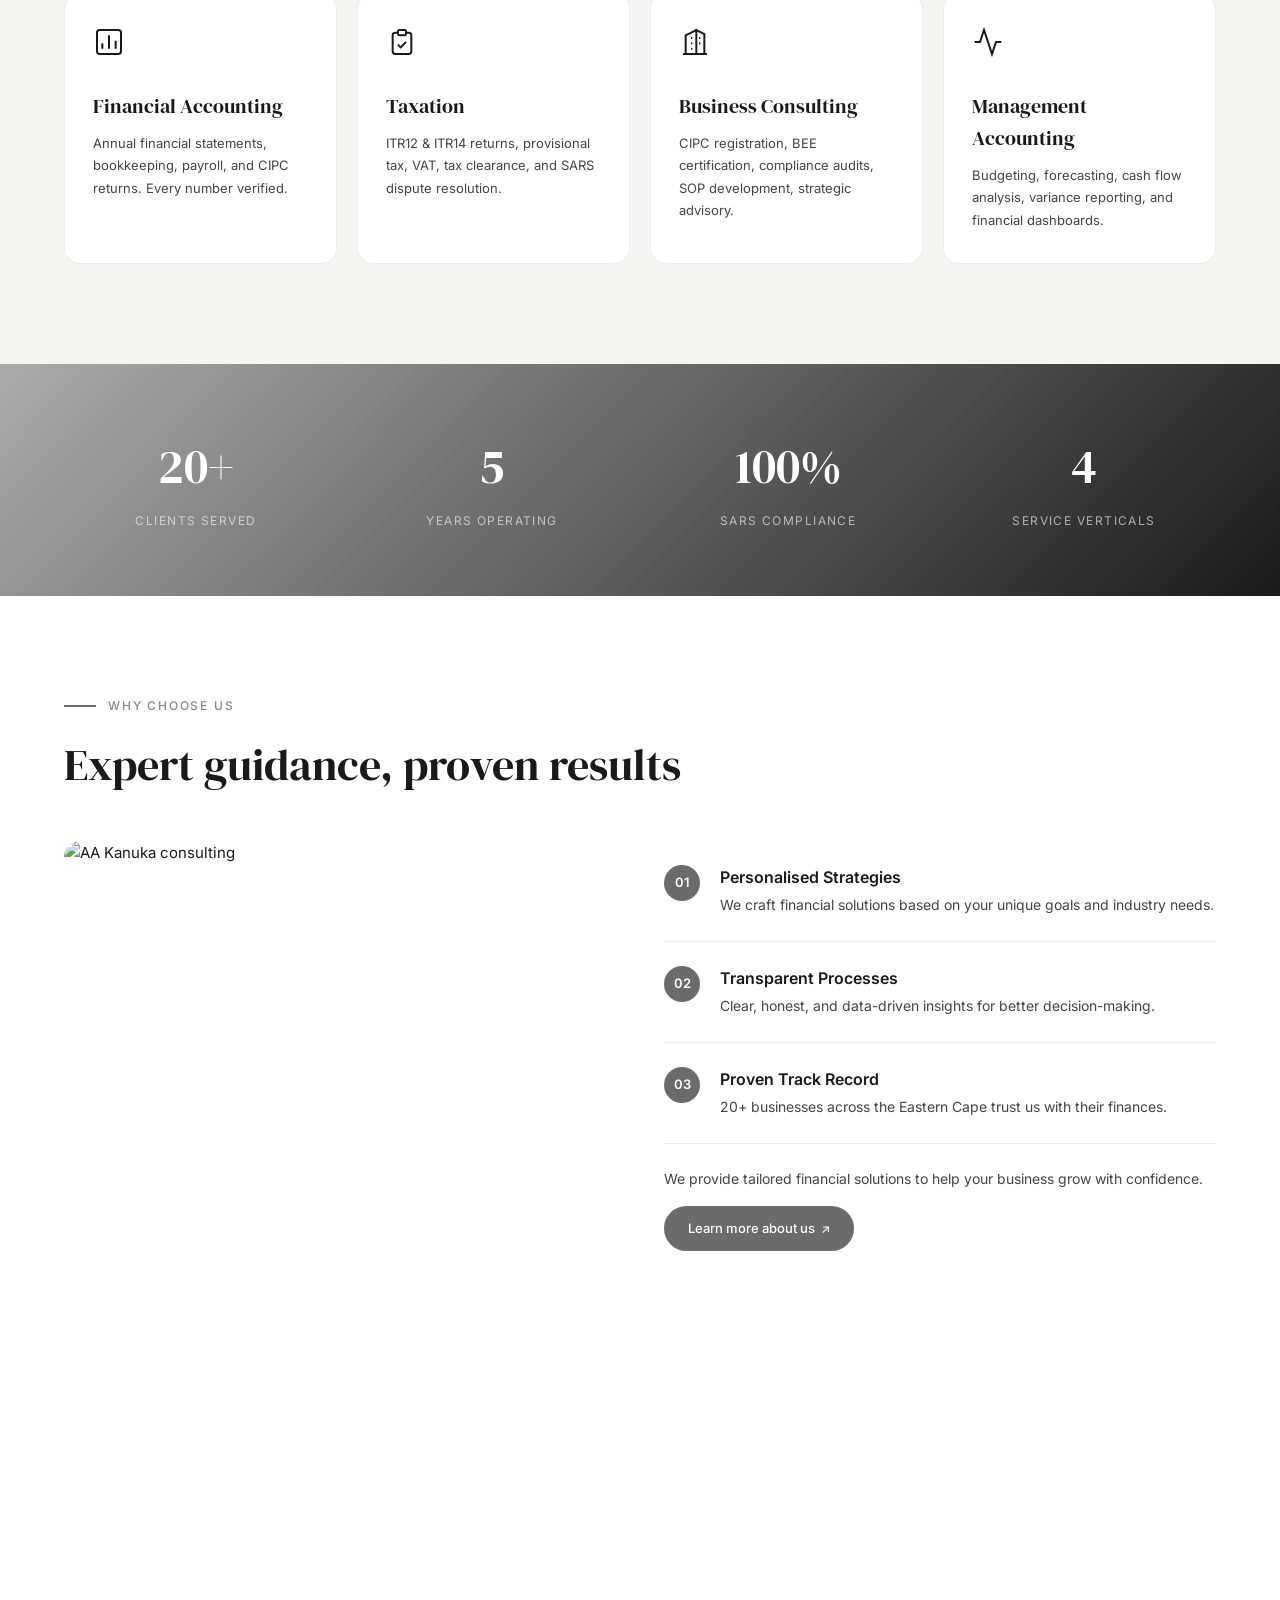
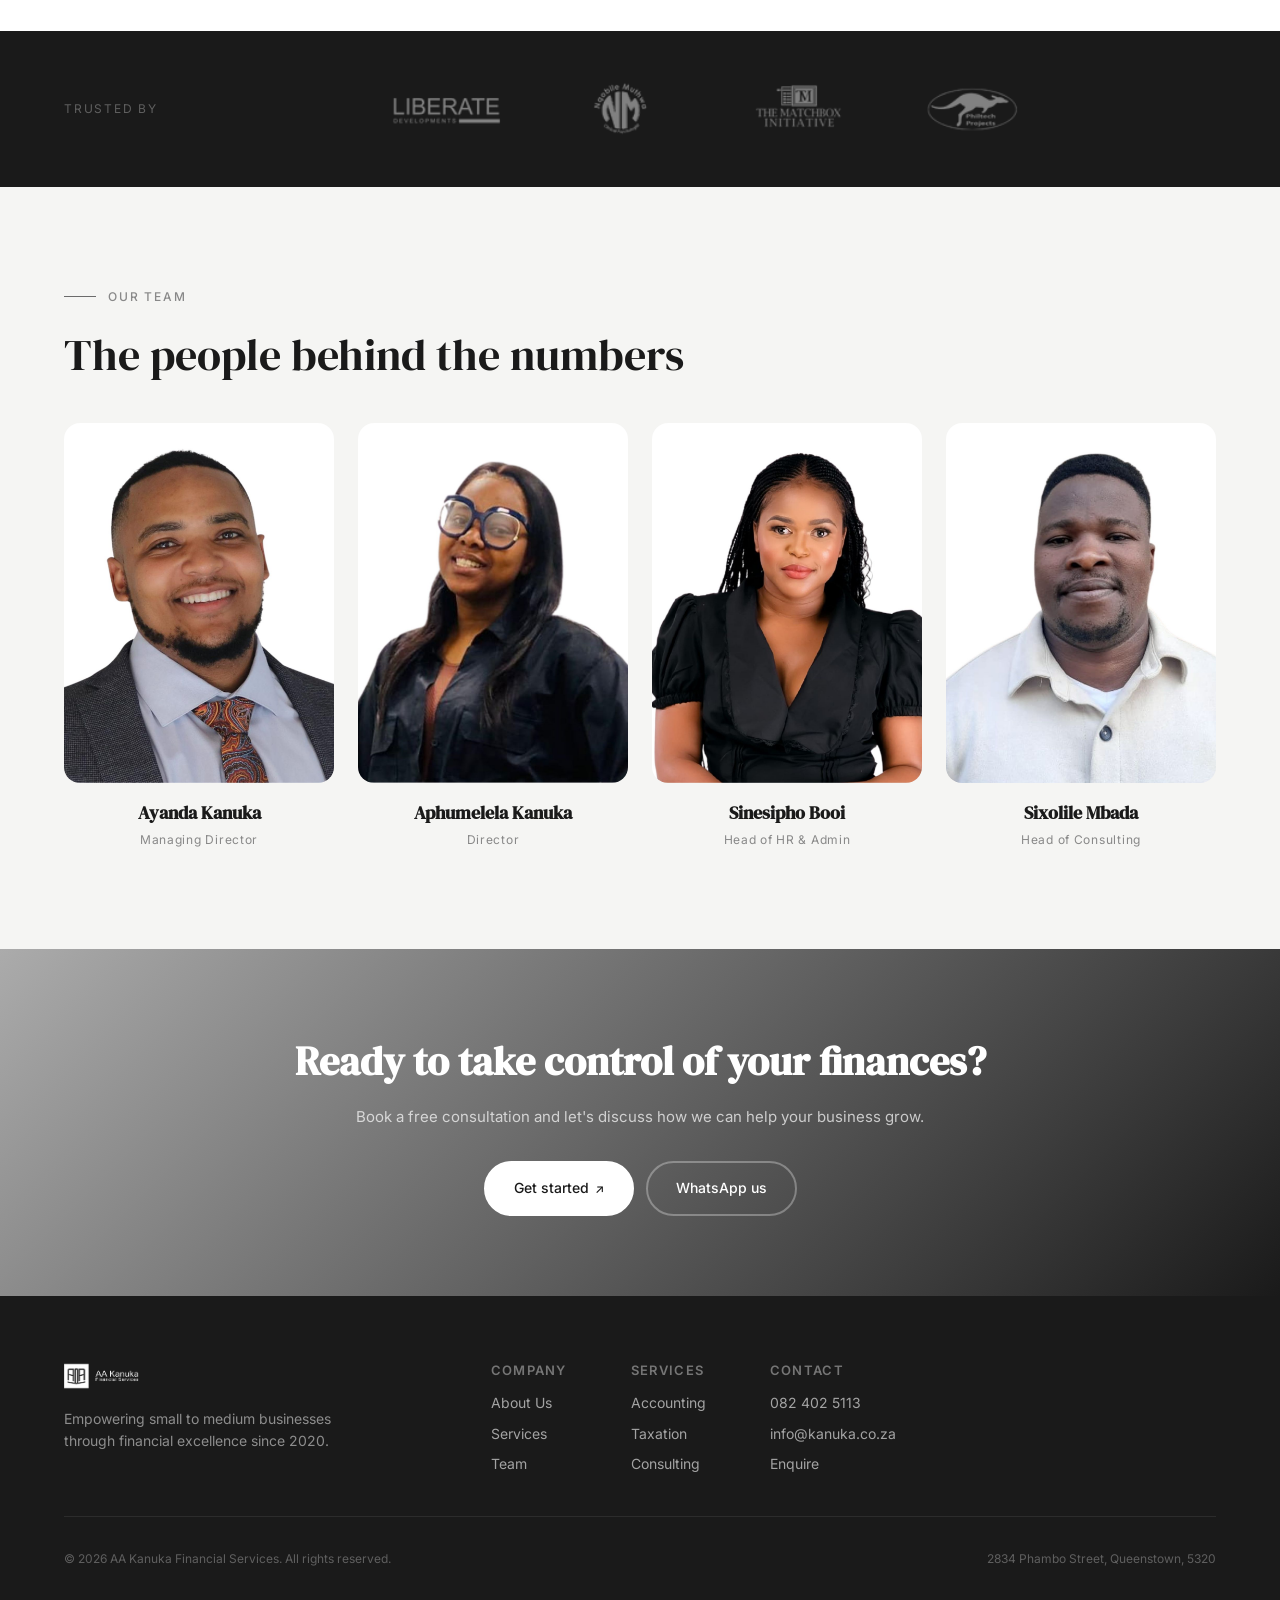
==== commit 27888395: "Update index.html" ====
--- a/index.html
+++ b/index.html
@@ -61,6 +61,82 @@
     </div>
   </section>
 
+
+  <!-- SERVICES PREVIEW -->
+  <section class="services-preview" id="services">
+    <div class="services-preview-inner">
+      <span class="dash-label">Our Services</span>
+      <h2 class="section-title">What we can do for your business</h2>
+      <div class="svc-grid">
+        <a href="services.html" class="svc-card">
+          <div class="svc-icon"><svg width="32" height="32" viewBox="0 0 24 24" fill="none" stroke="currentColor" stroke-width="1.5"><rect x="3" y="3" width="18" height="18" rx="2"/><path d="M7 17V13M12 17V7M17 17V11"/></svg></div>
+          <h3>Financial Accounting</h3>
+          <p>Annual financial statements, bookkeeping, payroll, and CIPC returns. Every number verified.</p>
+          <span class="svc-arrow">↗</span>
+        </a>
+        <a href="services.html" class="svc-card">
+          <div class="svc-icon"><svg width="32" height="32" viewBox="0 0 24 24" fill="none" stroke="currentColor" stroke-width="1.5"><path d="M9 5H7a2 2 0 00-2 2v12a2 2 0 002 2h10a2 2 0 002-2V7a2 2 0 00-2-2h-2"/><rect x="9" y="3" width="6" height="4" rx="1"/><path d="M9 14l2 2 4-4"/></svg></div>
+          <h3>Taxation</h3>
+          <p>ITR12 & ITR14 returns, provisional tax, VAT, tax clearance, and SARS dispute resolution.</p>
+          <span class="svc-arrow">↗</span>
+        </a>
+        <a href="services.html" class="svc-card">
+          <div class="svc-icon"><svg width="32" height="32" viewBox="0 0 24 24" fill="none" stroke="currentColor" stroke-width="1.5"><path d="M3 21h18M5 21V7l8-4v18M13 21V3l6 3v15"/><path d="M9 9h1M9 13h1M9 17h1M15 9h1M15 13h1"/></svg></div>
+          <h3>Business Consulting</h3>
+          <p>CIPC registration, BEE certification, compliance audits, SOP development, strategic advisory.</p>
+          <span class="svc-arrow">↗</span>
+        </a>
+        <a href="services.html" class="svc-card">
+          <div class="svc-icon"><svg width="32" height="32" viewBox="0 0 24 24" fill="none" stroke="currentColor" stroke-width="1.5"><path d="M22 12h-4l-3 9L9 3l-3 9H2"/></svg></div>
+          <h3>Management Accounting</h3>
+          <p>Budgeting, forecasting, cash flow analysis, variance reporting, and financial dashboards.</p>
+          <span class="svc-arrow">↗</span>
+        </a>
+      </div>
+    </div>
+  </section>
+
+  <!-- STATS BAND -->
+  <section class="stats-band">
+    <div class="stats-inner">
+      <div class="stat"><span class="stat-num">20+</span><span class="stat-label">Clients Served</span></div>
+      <div class="stat"><span class="stat-num">5</span><span class="stat-label">Years Operating</span></div>
+      <div class="stat"><span class="stat-num">100%</span><span class="stat-label">SARS Compliance</span></div>
+      <div class="stat"><span class="stat-num">4</span><span class="stat-label">Service Verticals</span></div>
+    </div>
+  </section>
+
+  <!-- WHY CHOOSE US -->
+  <section class="why" id="why">
+    <div class="why-inner">
+      <div class="why-header">
+        <span class="dash-label">Why Choose Us</span>
+        <h2 class="section-title">Expert guidance, proven results</h2>
+      </div>
+      <div class="why-content">
+        <div class="why-img"><img src="https://images.unsplash.com/photo-1454165804606-c3d57bc86b40?w=800&q=80&fit=crop" alt="AA Kanuka consulting" loading="lazy"></div>
+        <div class="why-list">
+          <div class="why-item">
+            <span class="why-num">01</span>
+            <div><h4>Personalised Strategies</h4><p>We craft financial solutions based on your unique goals and industry needs.</p></div>
+          </div>
+          <div class="why-item">
+            <span class="why-num">02</span>
+            <div><h4>Transparent Processes</h4><p>Clear, honest, and data-driven insights for better decision-making.</p></div>
+          </div>
+          <div class="why-item">
+            <span class="why-num">03</span>
+            <div><h4>Proven Track Record</h4><p>20+ businesses across the Eastern Cape trust us with their finances.</p></div>
+          </div>
+          <div class="why-footer">
+            <p>We provide tailored financial solutions to help your business grow with confidence.</p>
+            <a href="about.html" class="btn btn--filled btn--sm">Learn more about us <span>↗</span></a>
+          </div>
+        </div>
+      </div>
+    </div>
+  </section>
+
   <!-- CLIENT LOGOS -->
   <section class="client-strap">
     <div class="client-strap-inner">
@@ -74,81 +150,6 @@
     </div>
   </section>
 
-  <!-- SERVICES PREVIEW -->
-  <section class="services-preview" id="services">
-    <div class="services-preview-inner">
-      <span class="dash-label">Our Services</span>
-      <h2 class="section-title">What we can do for your business</h2>
-      <div class="svc-grid">
-        <a href="services.html" class="svc-card">
-          <div class="svc-icon"><svg width="32" height="32" viewBox="0 0 24 24" fill="none" stroke="currentColor" stroke-width="1.5"><rect x="3" y="3" width="18" height="18" rx="2"/><path d="M7 17V13M12 17V7M17 17V11"/></svg></div>
-          <h3>Financial Accounting</h3>
-          <p>Annual financial statements, bookkeeping, payroll, and CIPC returns. Every number verified.</p>
-          <span class="svc-arrow">↗</span>
-        </a>
-        <a href="services.html" class="svc-card">
-          <div class="svc-icon"><svg width="32" height="32" viewBox="0 0 24 24" fill="none" stroke="currentColor" stroke-width="1.5"><path d="M9 5H7a2 2 0 00-2 2v12a2 2 0 002 2h10a2 2 0 002-2V7a2 2 0 00-2-2h-2"/><rect x="9" y="3" width="6" height="4" rx="1"/><path d="M9 14l2 2 4-4"/></svg></div>
-          <h3>Taxation</h3>
-          <p>ITR12 & ITR14 returns, provisional tax, VAT, tax clearance, and SARS dispute resolution.</p>
-          <span class="svc-arrow">↗</span>
-        </a>
-        <a href="services.html" class="svc-card">
-          <div class="svc-icon"><svg width="32" height="32" viewBox="0 0 24 24" fill="none" stroke="currentColor" stroke-width="1.5"><path d="M3 21h18M5 21V7l8-4v18M13 21V3l6 3v15"/><path d="M9 9h1M9 13h1M9 17h1M15 9h1M15 13h1"/></svg></div>
-          <h3>Business Consulting</h3>
-          <p>CIPC registration, BEE certification, compliance audits, SOP development, strategic advisory.</p>
-          <span class="svc-arrow">↗</span>
-        </a>
-        <a href="services.html" class="svc-card">
-          <div class="svc-icon"><svg width="32" height="32" viewBox="0 0 24 24" fill="none" stroke="currentColor" stroke-width="1.5"><path d="M22 12h-4l-3 9L9 3l-3 9H2"/></svg></div>
-          <h3>Management Accounting</h3>
-          <p>Budgeting, forecasting, cash flow analysis, variance reporting, and financial dashboards.</p>
-          <span class="svc-arrow">↗</span>
-        </a>
-      </div>
-    </div>
-  </section>
-
-  <!-- STATS BAND -->
-  <section class="stats-band">
-    <div class="stats-inner">
-      <div class="stat"><span class="stat-num">20+</span><span class="stat-label">Clients Served</span></div>
-      <div class="stat"><span class="stat-num">5</span><span class="stat-label">Years Operating</span></div>
-      <div class="stat"><span class="stat-num">100%</span><span class="stat-label">SARS Compliance</span></div>
-      <div class="stat"><span class="stat-num">4</span><span class="stat-label">Service Verticals</span></div>
-    </div>
-  </section>
-
-  <!-- WHY CHOOSE US -->
-  <section class="why" id="why">
-    <div class="why-inner">
-      <div class="why-header">
-        <span class="dash-label">Why Choose Us</span>
-        <h2 class="section-title">Expert guidance, proven results</h2>
-      </div>
-      <div class="why-content">
-        <div class="why-img"><img src="https://images.unsplash.com/photo-1454165804606-c3d57bc86b40?w=800&q=80&fit=crop" alt="AA Kanuka consulting" loading="lazy"></div>
-        <div class="why-list">
-          <div class="why-item">
-            <span class="why-num">01</span>
-            <div><h4>Personalised Strategies</h4><p>We craft financial solutions based on your unique goals and industry needs.</p></div>
-          </div>
-          <div class="why-item">
-            <span class="why-num">02</span>
-            <div><h4>Transparent Processes</h4><p>Clear, honest, and data-driven insights for better decision-making.</p></div>
-          </div>
-          <div class="why-item">
-            <span class="why-num">03</span>
-            <div><h4>Proven Track Record</h4><p>20+ businesses across the Eastern Cape trust us with their finances.</p></div>
-          </div>
-          <div class="why-footer">
-            <p>We provide tailored financial solutions to help your business grow with confidence.</p>
-            <a href="about.html" class="btn btn--filled btn--sm">Learn more about us <span>↗</span></a>
-          </div>
-        </div>
-      </div>
-    </div>
-  </section>
-
   <!-- TEAM -->
   <section class="team" id="team">
     <div class="team-inner">
--- a/styles.css
+++ b/styles.css
@@ -124,7 +124,7 @@
 .client-strap-inner{max-width:1300px;margin:0 auto;display:flex;align-items:center;gap:48px}
 .client-label{font-size:12px;letter-spacing:.15em;text-transform:uppercase;color:rgba(255,255,255,.3);white-space:nowrap}
 .client-logos{display:flex;align-items:center;justify-content:center;gap:56px;flex:1}
-.client-logo{height:40px;width:auto;opacity:.45;filter:brightness(0) invert(1);transition:opacity .3s}
+.client-logo{height:60px;width:auto;opacity:.45;filter:brightness(0) invert(1);transition:opacity .3s}
 .client-logo:hover{opacity:.8}
 
 /* RESPONSIVE */
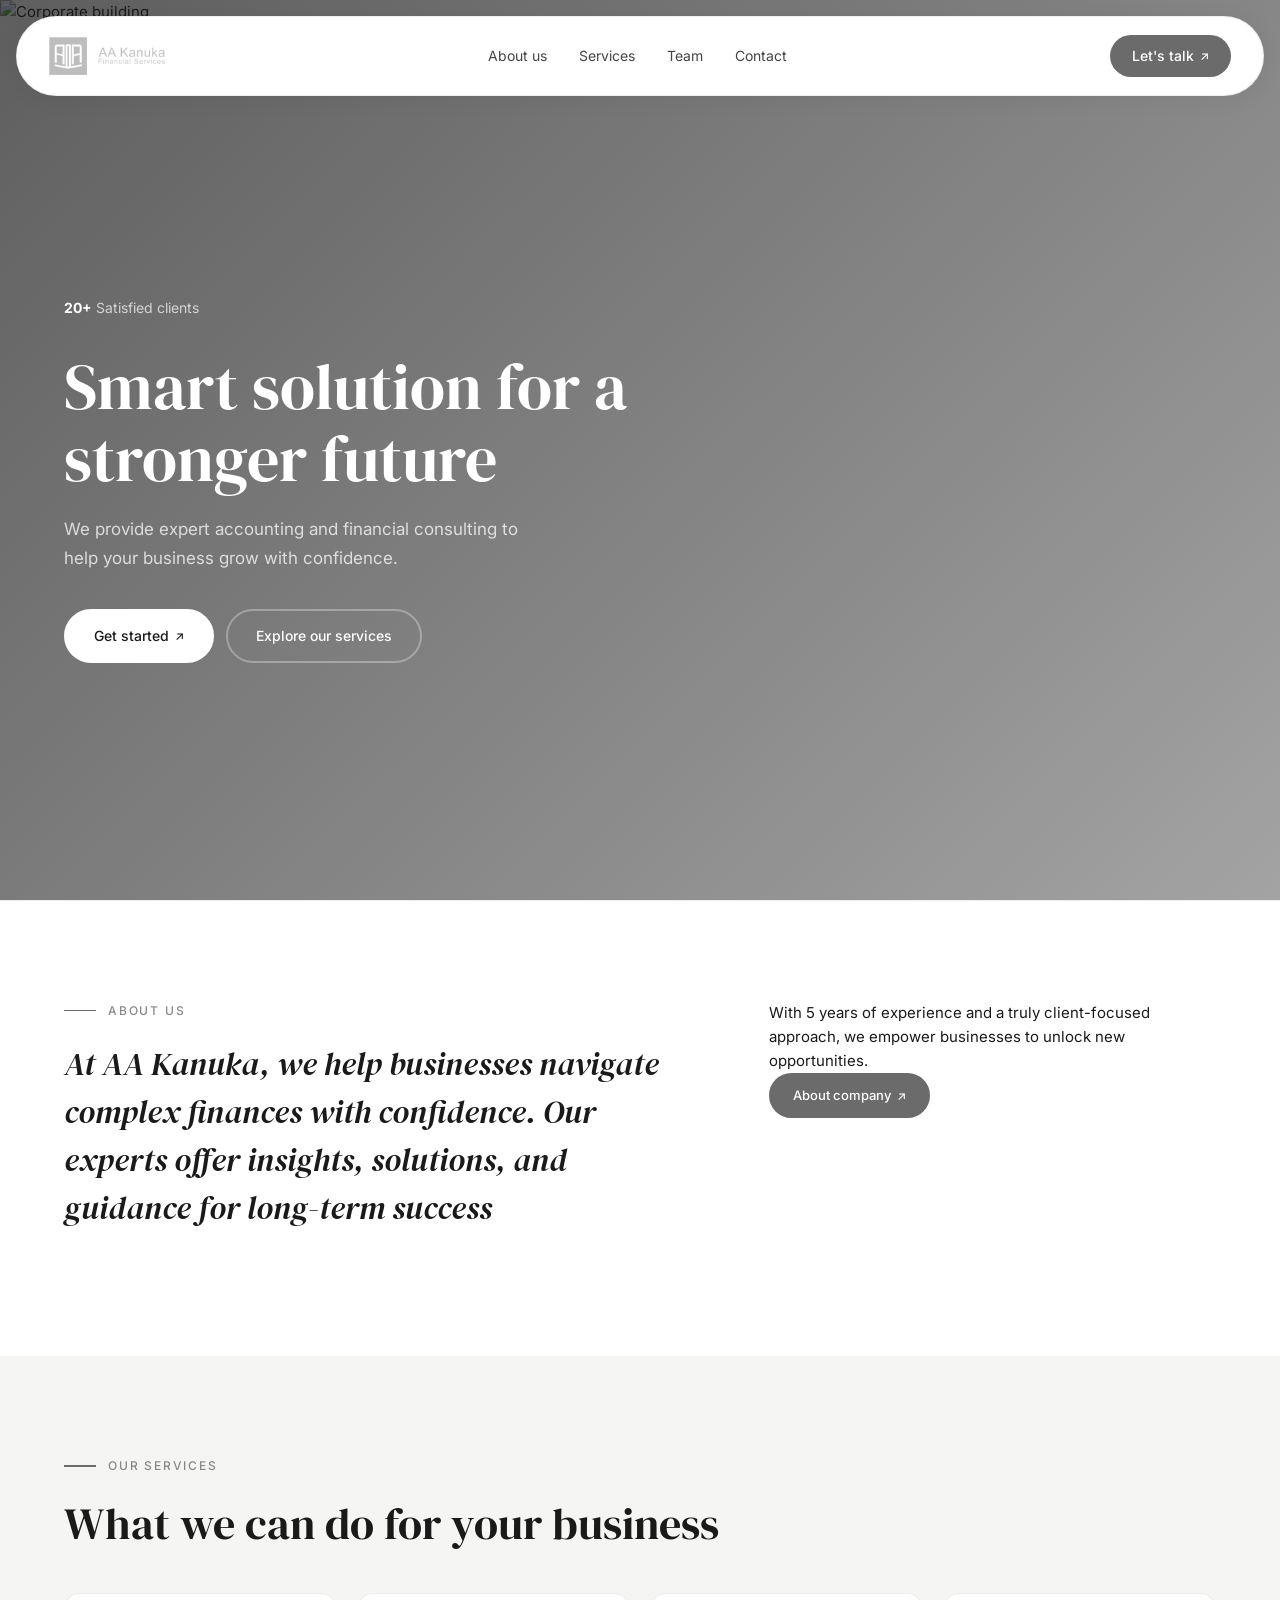
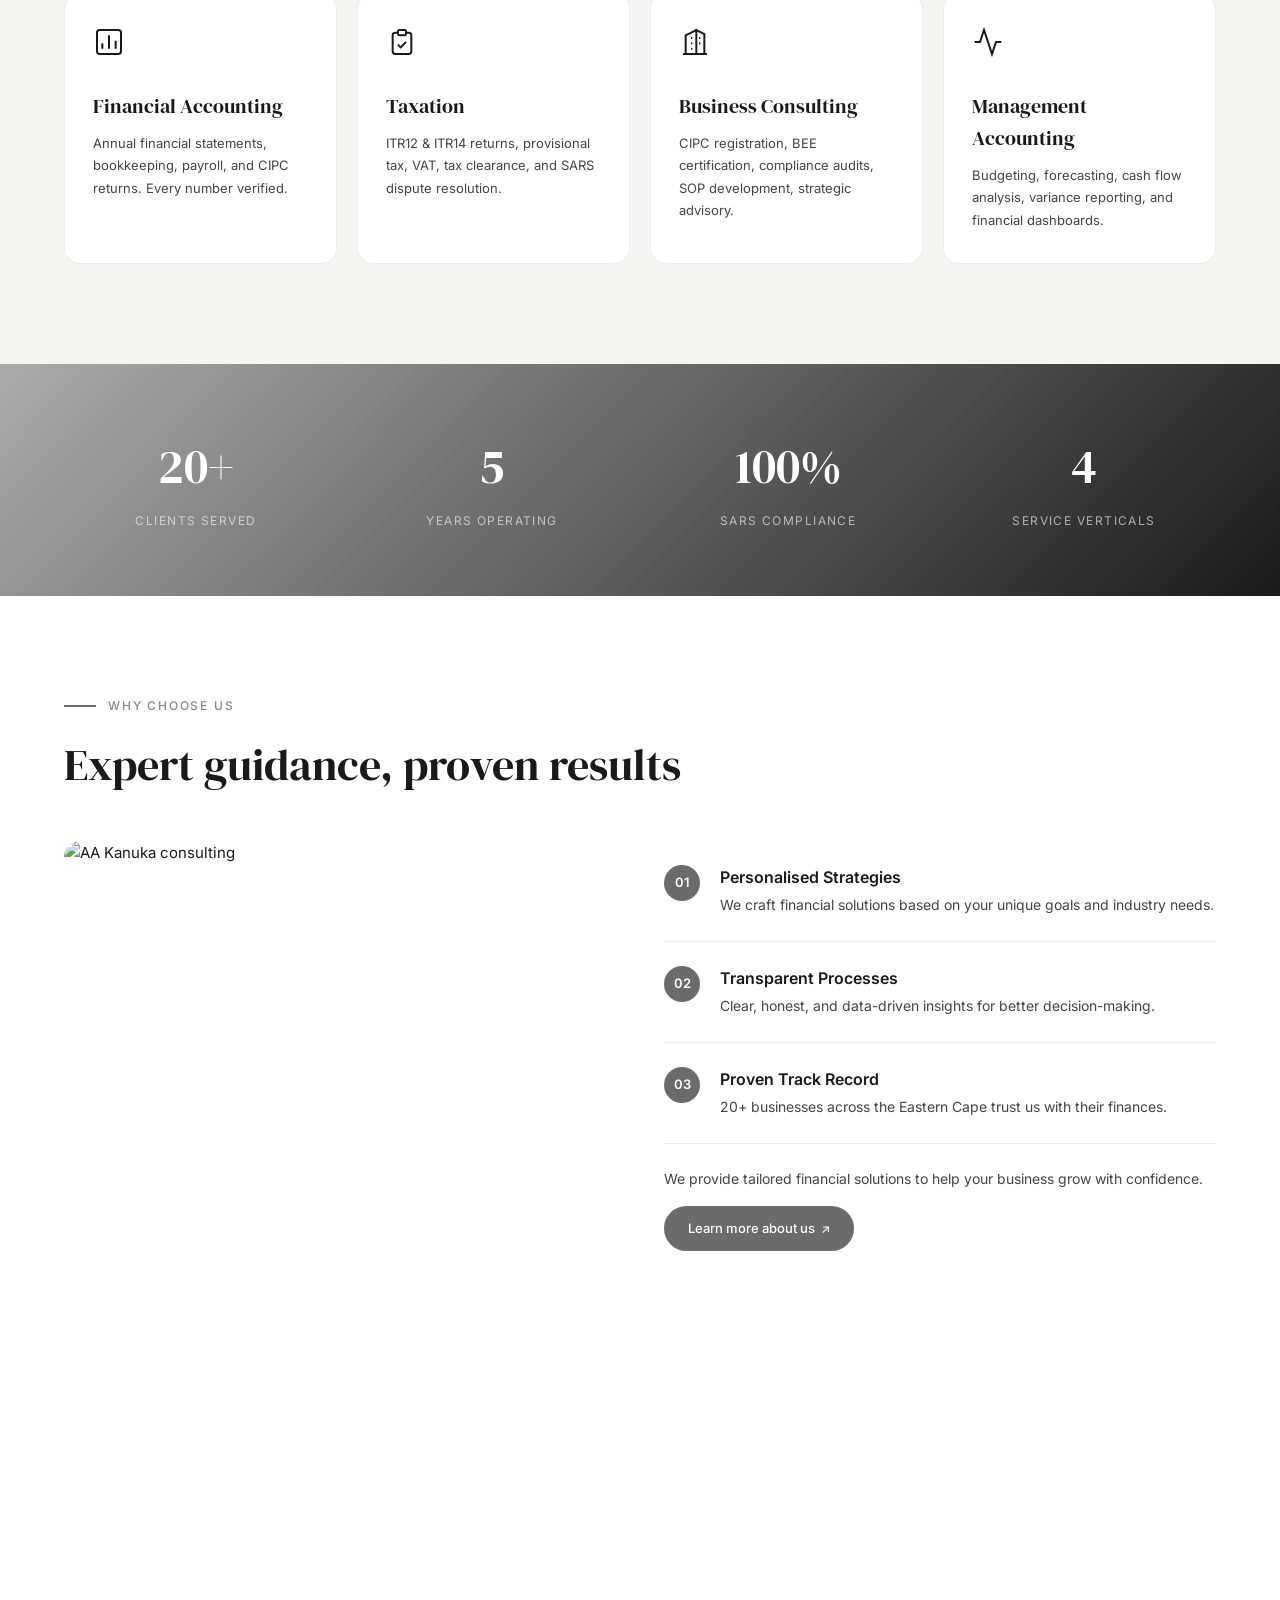
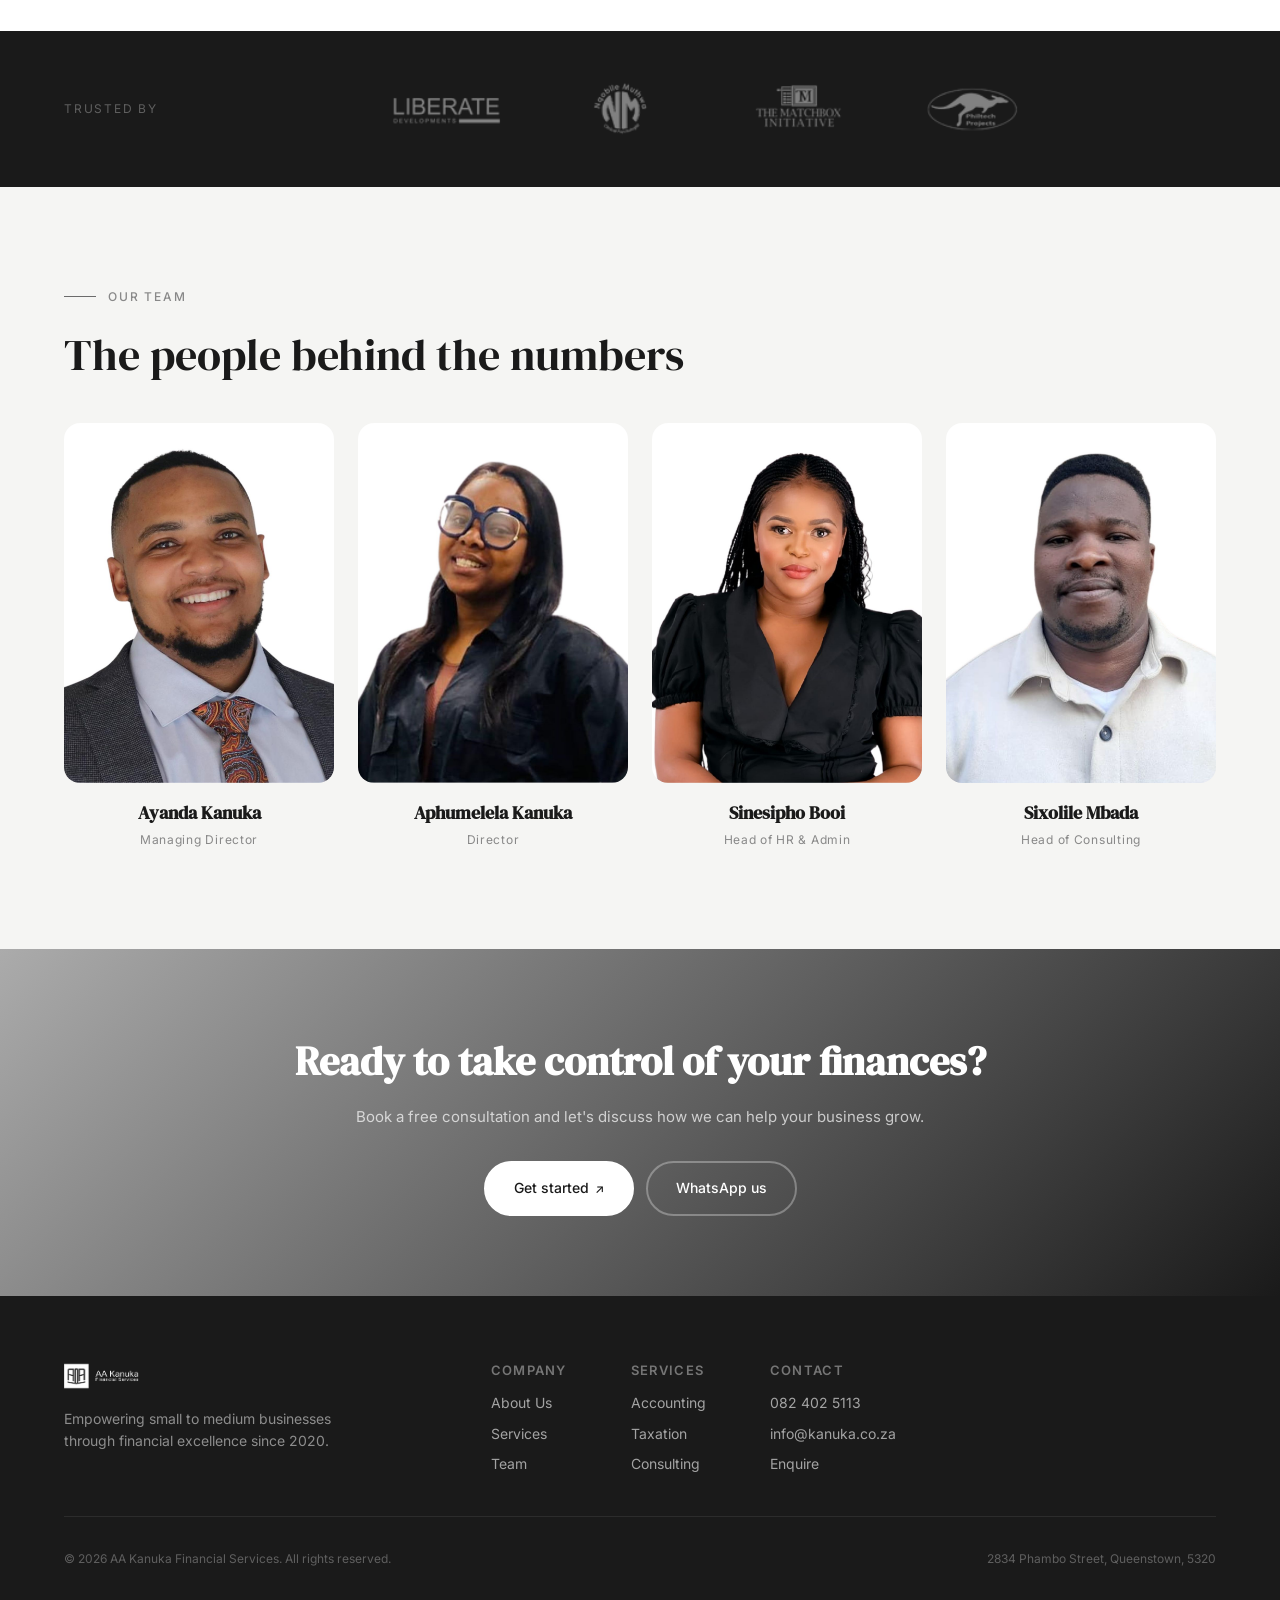
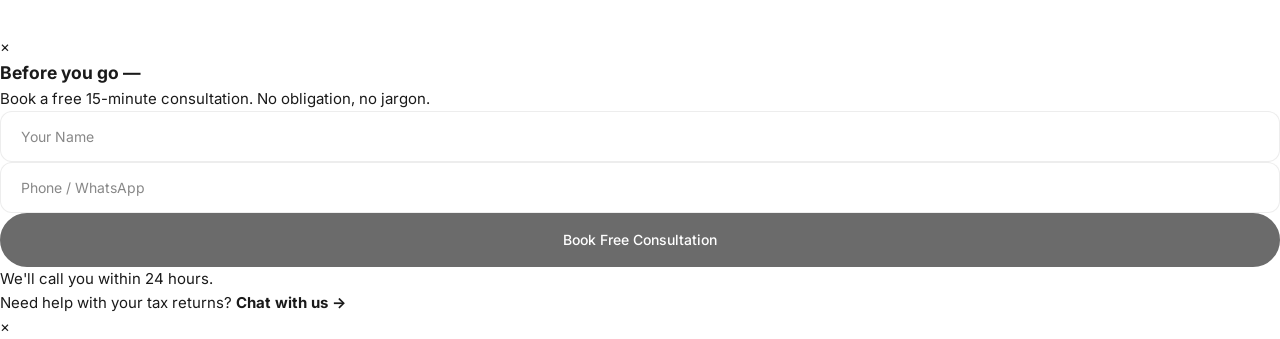
==== commit d54c0f35: "Update index.html" ====
--- a/index.html
+++ b/index.html
@@ -3,12 +3,59 @@
 <head>
 <meta charset="UTF-8">
 <meta name="viewport" content="width=device-width, initial-scale=1.0">
-<title>AA Kanuka Financial Services — Smart Solutions for a Stronger Future</title>
-<meta name="description" content="Expert accounting, taxation, and financial consulting for SMEs. Based in Queenstown, Eastern Cape. 20+ clients served.">
+<title>AA Kanuka Financial Services — Expert Accounting & Tax for SMEs | Queenstown</title>
+<meta name="description" content="AA Kanuka Financial Services provides expert accounting, taxation, business consulting and management accounting for small to medium businesses in Queenstown, Eastern Cape. 20+ satisfied clients.">
+<meta property="og:title" content="AA Kanuka Financial Services">
+<meta property="og:description" content="Expert accounting & financial consulting for SMEs. Based in Queenstown, Eastern Cape.">
+<meta property="og:type" content="website">
+<meta property="og:url" content="https://aakanuka.co.za/">
+<meta property="og:image" content="https://aakanuka.co.za/logo-horizontal.png">
+<meta name="twitter:card" content="summary_large_image">
+<link rel="canonical" href="https://aakanuka.co.za/">
 <link rel="preconnect" href="https://fonts.googleapis.com">
 <link rel="preconnect" href="https://fonts.gstatic.com" crossorigin>
 <link href="https://fonts.googleapis.com/css2?family=DM+Serif+Display:ital@0;1&family=Inter:wght@300;400;500;600&display=swap" rel="stylesheet">
 <link rel="stylesheet" href="styles.css">
+
+  <!-- GA4 — replace G-XXXXXXXXXX with your Measurement ID -->
+  <script async src="https://www.googletagmanager.com/gtag/js?id=G-XXXXXXXXXX"></script>
+  <script>window.dataLayer=window.dataLayer||[];function gtag(){dataLayer.push(arguments)}gtag('js',new Date());gtag('config','G-XXXXXXXXXX');</script>
+  <link rel="preload" href="https://fonts.googleapis.com/css2?family=DM+Serif+Display:ital@0;1&family=Inter:wght@300;400;500;600&display=swap" as="style">
+
+  <script type="application/ld+json">
+  {
+    "@context": "https://schema.org",
+    "@type": "AccountingService",
+    "name": "AA Kanuka Financial Services",
+    "url": "https://aakanuka.co.za",
+    "logo": "https://aakanuka.co.za/logo-horizontal.png",
+    "telephone": "+27824025113",
+    "email": "info@kanuka.co.za",
+    "address": {
+      "@type": "PostalAddress",
+      "streetAddress": "2834 Phambo Street, Unifound",
+      "addressLocality": "Queenstown",
+      "addressRegion": "Eastern Cape",
+      "postalCode": "5320",
+      "addressCountry": "ZA"
+    },
+    "geo": {
+      "@type": "GeoCoordinates",
+      "latitude": "-31.8975",
+      "longitude": "26.8753"
+    },
+    "openingHours": "Mo-Fr 08:00-17:00",
+    "priceRange": "$$",
+    "areaServed": "Eastern Cape, South Africa",
+    "description": "Expert accounting, taxation, business consulting and management accounting for SMEs.",
+    "founder": [
+      {"@type": "Person", "name": "Ayanda Kanuka"},
+      {"@type": "Person", "name": "Aphumelela Kanuka"}
+    ],
+    "foundingDate": "2020-06",
+    "numberOfEmployees": {"@type": "QuantitativeValue", "value": "4"}
+  }
+  </script>
 </head>
 <body>
 
@@ -218,5 +265,34 @@
 <script src="https://cdnjs.cloudflare.com/ajax/libs/gsap/3.12.5/gsap.min.js"></script>
 <script src="https://cdnjs.cloudflare.com/ajax/libs/gsap/3.12.5/ScrollTrigger.min.js"></script>
 <script src="script.js"></script>
+
+<!-- STICKY WHATSAPP -->
+<a href="https://wa.me/27824025113?text=Hi%20AA%20Kanuka%2C%20I'd%20like%20to%20enquire%20about%20your%20services" class="wa-float" target="_blank" rel="noopener" aria-label="WhatsApp us">
+  <svg width="28" height="28" viewBox="0 0 24 24" fill="#fff"><path d="M17.472 14.382c-.297-.149-1.758-.867-2.03-.967-.273-.099-.471-.148-.67.15-.197.297-.767.966-.94 1.164-.173.199-.347.223-.644.075-.297-.15-1.255-.463-2.39-1.475-.883-.788-1.48-1.761-1.653-2.059-.173-.297-.018-.458.13-.606.134-.133.298-.347.446-.52.149-.174.198-.298.298-.497.099-.198.05-.371-.025-.52-.075-.149-.669-1.612-.916-2.207-.242-.579-.487-.5-.669-.51-.173-.008-.371-.01-.57-.01-.198 0-.52.074-.792.372-.272.297-1.04 1.016-1.04 2.479 0 1.462 1.065 2.875 1.213 3.074.149.198 2.096 3.2 5.077 4.487.709.306 1.262.489 1.694.625.712.227 1.36.195 1.871.118.571-.085 1.758-.719 2.006-1.413.248-.694.248-1.289.173-1.413-.074-.124-.272-.198-.57-.347m-5.421 7.403h-.004a9.87 9.87 0 01-5.031-1.378l-.361-.214-3.741.982.998-3.648-.235-.374a9.86 9.86 0 01-1.51-5.26c.001-5.45 4.436-9.884 9.888-9.884 2.64 0 5.122 1.03 6.988 2.898a9.825 9.825 0 012.893 6.994c-.003 5.45-4.437 9.884-9.885 9.884m8.413-18.297A11.815 11.815 0 0012.05 0C5.495 0 .16 5.335.157 11.892c0 2.096.547 4.142 1.588 5.945L.057 24l6.305-1.654a11.882 11.882 0 005.683 1.448h.005c6.554 0 11.89-5.335 11.893-11.893a11.821 11.821 0 00-3.48-8.413z"/></svg>
+</a>
+
+<!-- EXIT INTENT POPUP -->
+<div class="exit-popup" id="exitPopup">
+  <div class="exit-popup-inner">
+    <button class="exit-close" id="exitClose">&times;</button>
+    <h3>Before you go —</h3>
+    <p>Book a free 15-minute consultation. No obligation, no jargon.</p>
+    <form class="exit-form" id="exitForm">
+      <input type="text" name="name" placeholder="Your Name" required>
+      <input type="tel" name="phone" placeholder="Phone / WhatsApp" required>
+      <button type="submit" class="btn btn--filled btn--full">Book Free Consultation</button>
+    </form>
+    <p class="exit-note">We'll call you within 24 hours.</p>
+  </div>
+</div>
+
+<!-- SLIDE-IN CTA -->
+<div class="slide-cta" id="slideCta">
+  <p>Need help with your tax returns? <a href="contact.html"><strong>Chat with us →</strong></a></p>
+  <button class="slide-cta-close" id="slideCtaClose">&times;</button>
+</div>
+
+<!-- SOCIAL PROOF TOAST -->
+<div class="proof-toast" id="proofToast"></div>
 </body>
 </html>
